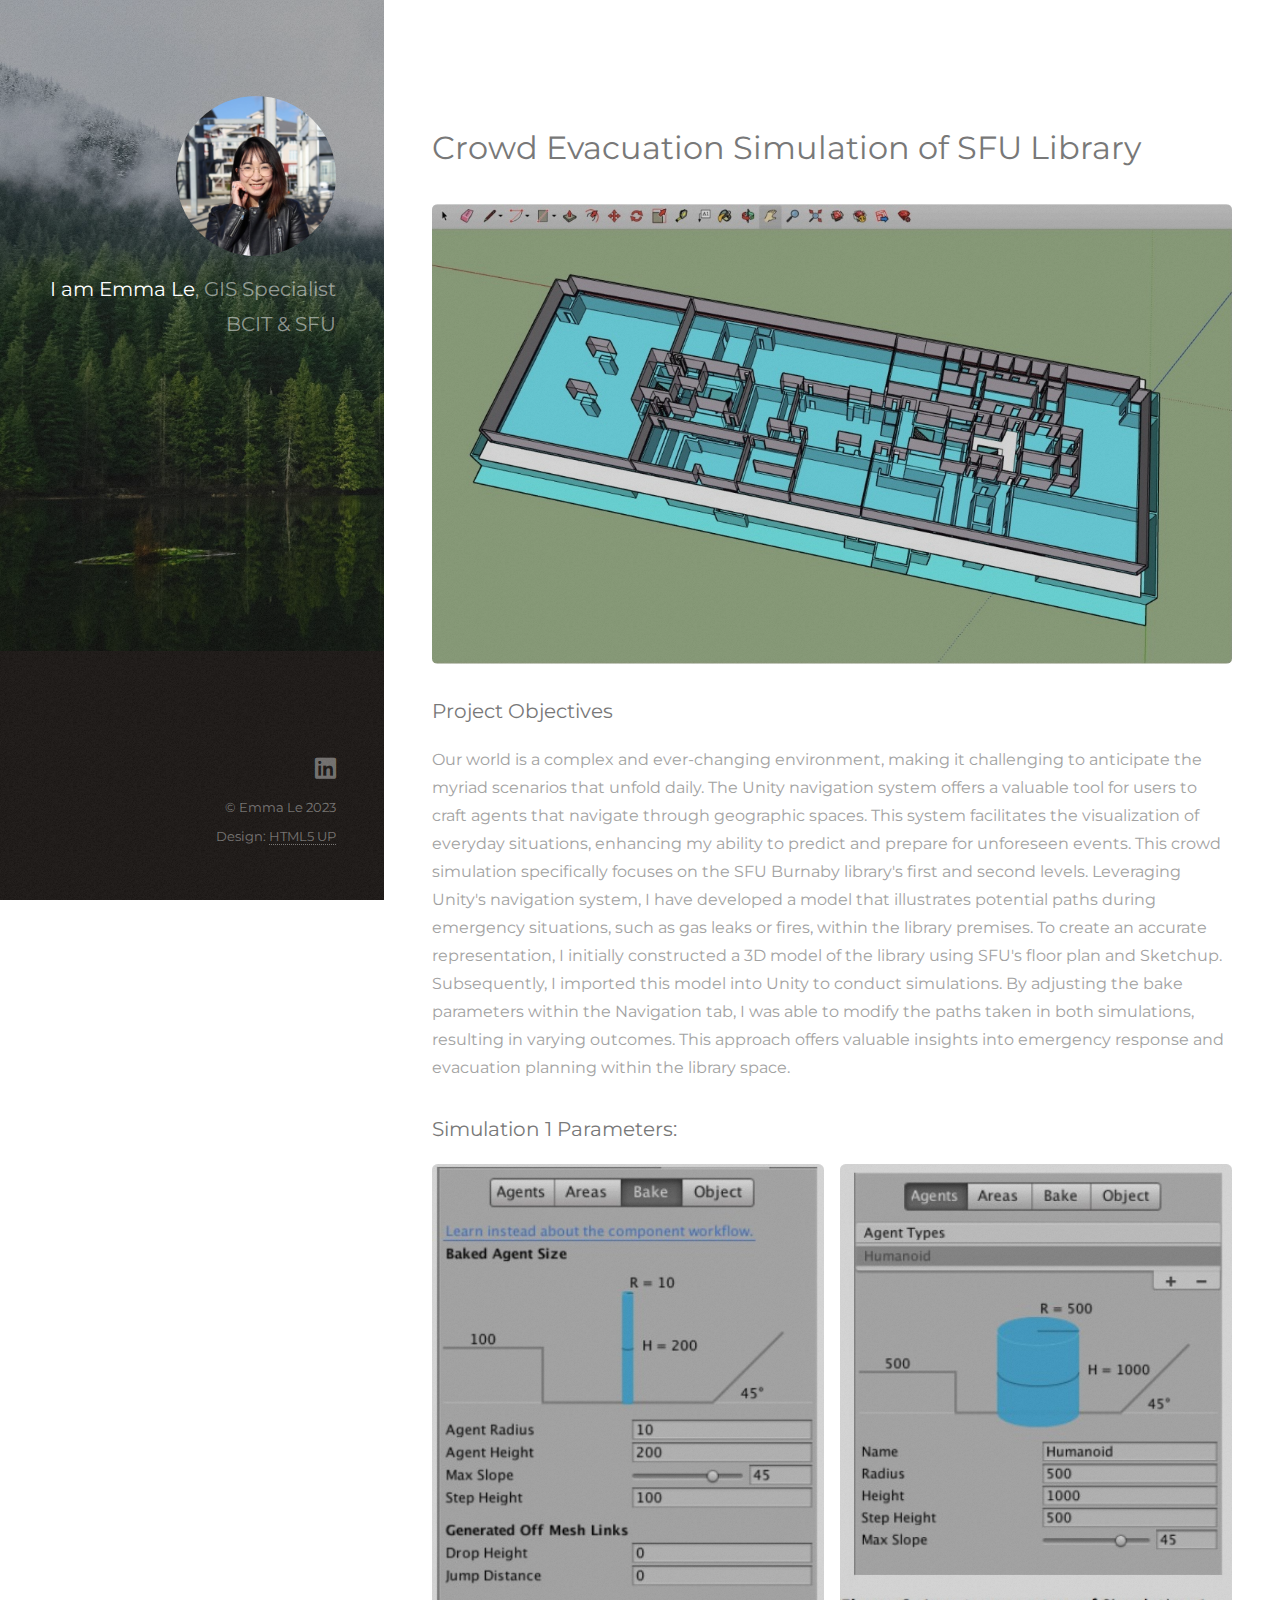
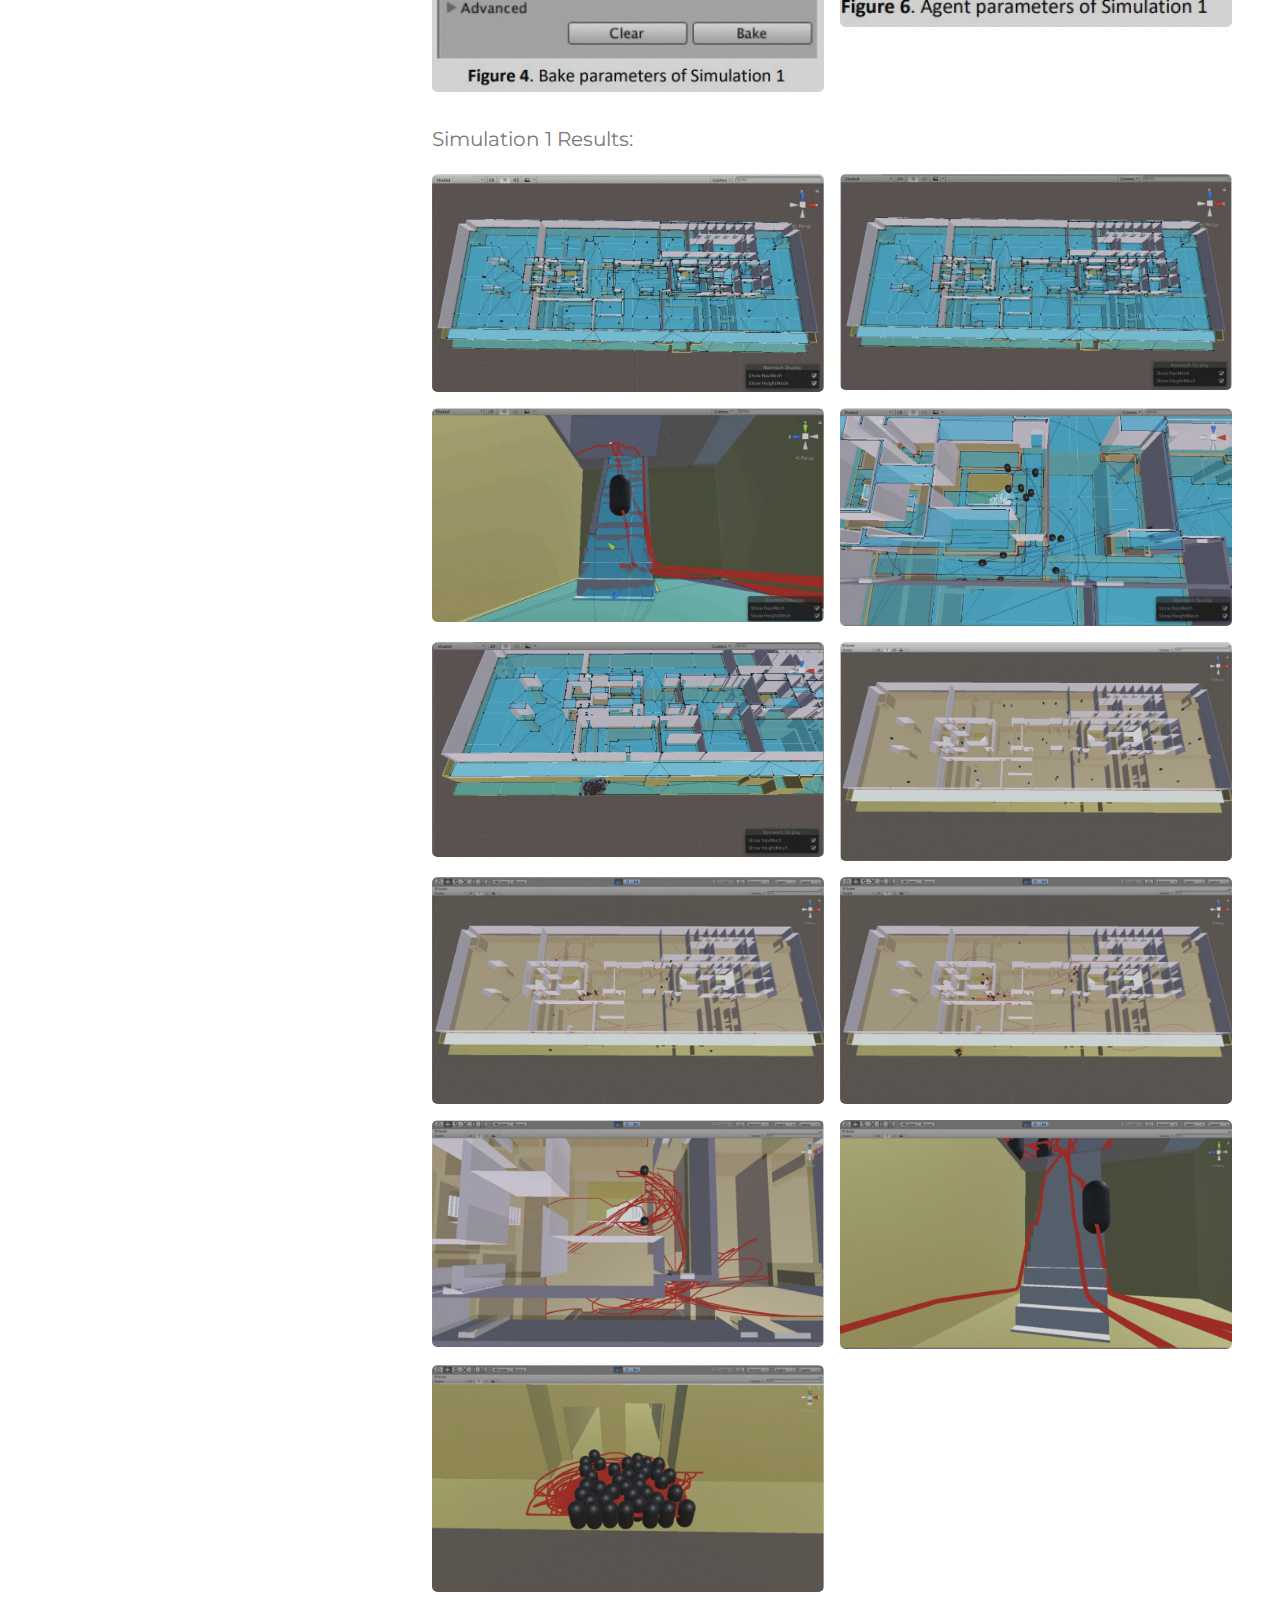
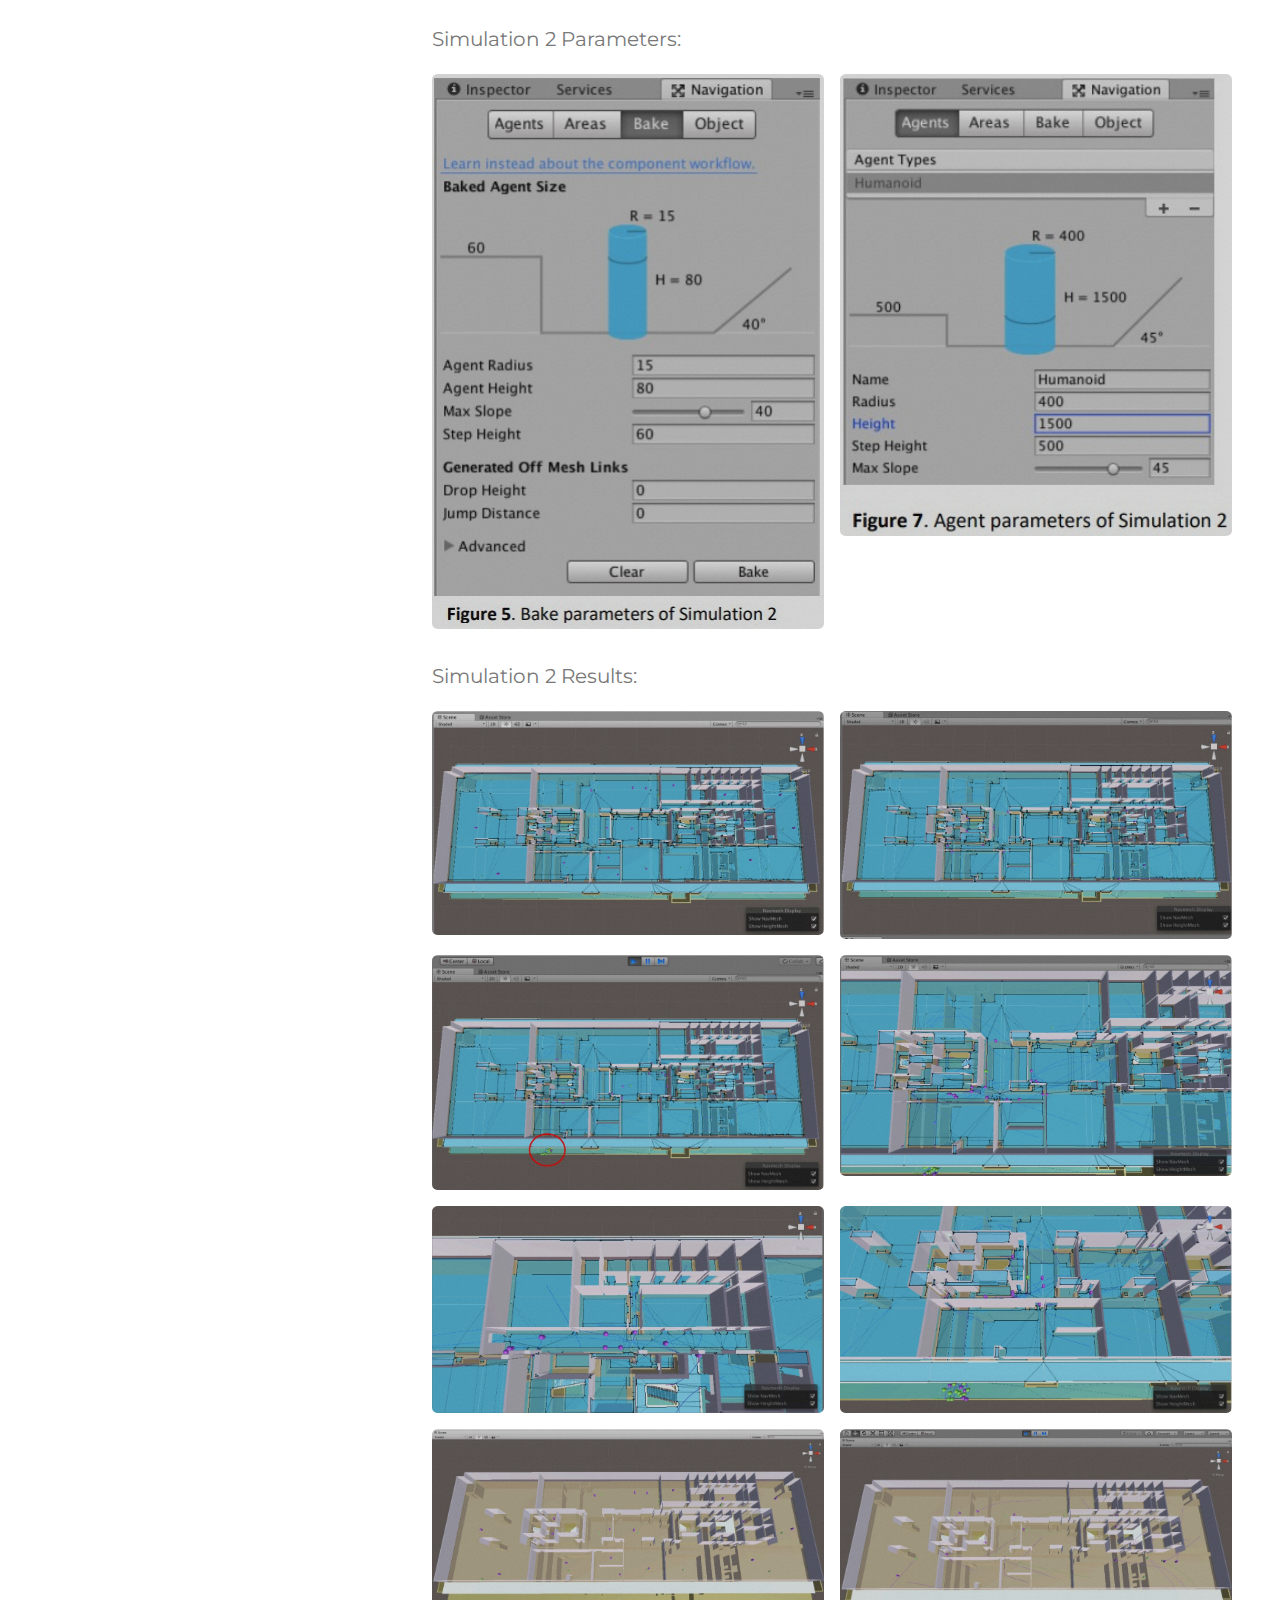
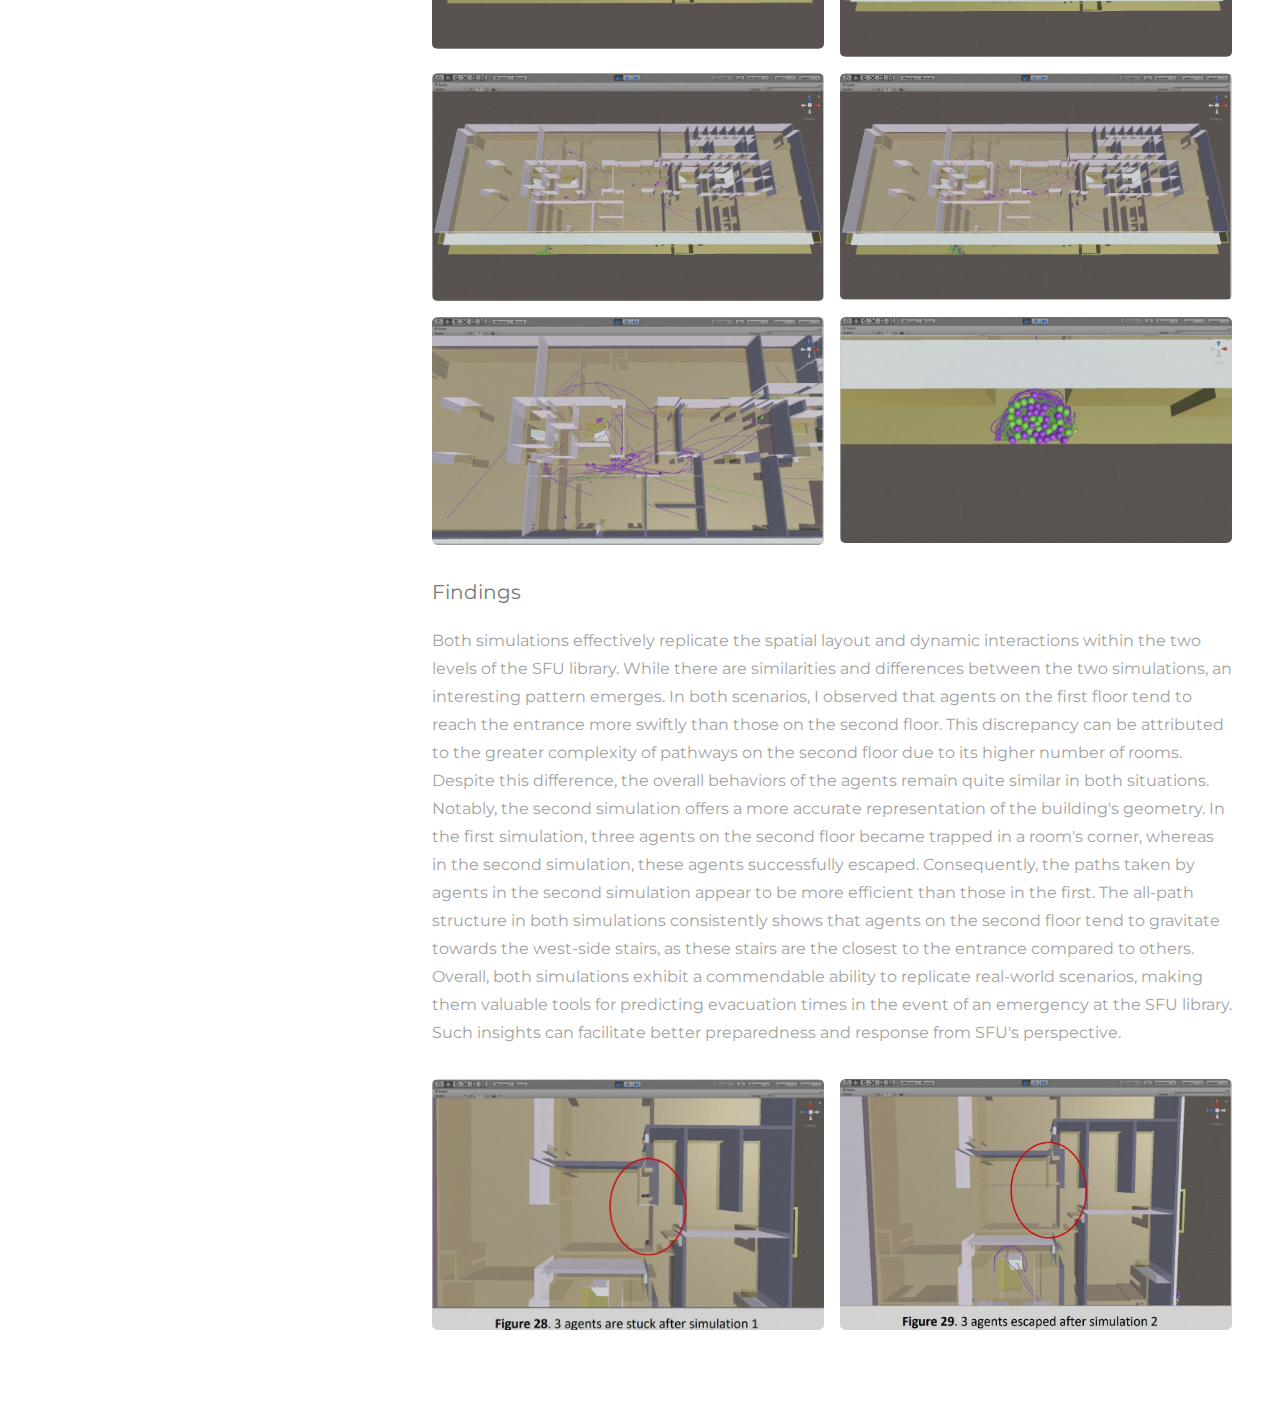
==== project-crowd-simulation.html @ c517c47a "project crowd simulation page added and assets" ====
~
<!DOCTYPE html>
<html lang="en">

<head>
    <title>Emma's GIS Portfolio</title>
    <link rel="icon" type="image/x-icon" href="images/favicon.png">
    <meta charset="utf-8" />
    <meta name="viewport" content="width=device-width, initial-scale=1, user-scalable=no" />
    <link rel="stylesheet" href="assets/css/main.css" />
    <link rel="preconnect" href="https://fonts.googleapis.com">
    <link rel="preconnect" href="https://fonts.gstatic.com" crossorigin>
    <link
        href="https://fonts.googleapis.com/css2?family=Montserrat:ital,wght@0,100;0,200;0,300;0,400;0,500;0,600;0,700;0,800;0,900;1,100;1,200;1,300;1,400;1,500;1,600;1,700;1,800;1,900&display=swap"
        rel="stylesheet">
</head>

<body class="is-preload">
    <!-- Header -->
    <header id="header">
        <div class="inner">
            <a href="https://www.linkedin.com/in/emma-trang-le/" class="image avatar"><img src="images/avatar.jpg"
                    alt="Emma Le Profile Image" /></a>
            <h1><strong>I am Emma Le</strong>, GIS Specialist<br />
                BCIT & SFU<br />
        </div>
    </header>
    <div id="main">

        <header class="major">
            <h1>Crowd Evacuation Simulation of SFU Library</h1>
        </header>
        <div class="col-12"><span class="image fit"><img src="images/fulls/crowdSimulation.jpg" alt="" /></span></div>

        <h3>Project Objectives</h3>
        <p>Our world is a complex and ever-changing environment, making it challenging to anticipate the myriad
            scenarios that unfold daily. The Unity navigation system offers a valuable tool for users to craft agents
            that navigate through geographic spaces. This system facilitates the visualization of everyday situations,
            enhancing my ability to predict and prepare for unforeseen events.

            This crowd simulation specifically focuses on the SFU Burnaby library's first and second levels. Leveraging
            Unity's navigation system, I have developed a model that illustrates potential paths during emergency
            situations, such as gas leaks or fires, within the library premises. To create an accurate representation, I
            initially constructed a 3D model of the library using SFU's floor plan and Sketchup. Subsequently, I
            imported this model into Unity to conduct simulations. By adjusting the bake parameters within the
            Navigation tab, I was able to modify the paths taken in both simulations, resulting in varying outcomes.
            This approach offers valuable insights into emergency response and evacuation planning within the library
            space.
        </p>
        <h3>Simulation 1 Parameters:</h3>
        <div class="box alt">
            <div class="row gtr-50 gtr-uniform">
                <div class="col-6"><span class="image fit"><img src="images/fulls/sim1Params1.jpg" alt="" /></span>
                </div>
                <div class="col-6"><span class="image fit"><img src="images/fulls/sim1Params2.jpg" alt="" /></span>
                </div>
            </div>
        </div>
        <h3>Simulation 1 Results:</h3>
        <div class="box alt">
            <div class="row gtr-50 gtr-uniform">
                <div class="col-6"><span class="image fit"><img src="images/fulls/crowdResults1.jpg" alt="" /></span>
                </div>
                <div class="col-6"><span class="image fit"><img src="images/fulls/crowdResults2.jpg" alt="" /></span>
                </div>
                <div class="col-6"><span class="image fit"><img src="images/fulls/crowdResults3.jpg" alt="" /></span>
                </div>
                <div class="col-6"><span class="image fit"><img src="images/fulls/crowdResults4.jpg" alt="" /></span>
                </div>
                <div class="col-6"><span class="image fit"><img src="images/fulls/crowdResults5.jpg" alt="" /></span>
                </div>
                <div class="col-6"><span class="image fit"><img src="images/fulls/crowdResults6.jpg" alt="" /></span>
                </div>
                <div class="col-6"><span class="image fit"><img src="images/fulls/crowdResults7.jpg" alt="" /></span>
                </div>
                <div class="col-6"><span class="image fit"><img src="images/fulls/crowdResults8.jpg" alt="" /></span>
                </div>
                <div class="col-6"><span class="image fit"><img src="images/fulls/crowdResults9.jpg" alt="" /></span>
                </div>
                <div class="col-6"><span class="image fit"><img src="images/fulls/crowdResults10.jpg" alt="" /></span>
                </div>
                <div class="col-6"><span class="image fit"><img src="images/fulls/crowdResults11.jpg" alt="" /></span>
                </div>
            </div>
        </div>
        <h3>Simulation 2 Parameters:</h3>
        <div class="box alt">
            <div class="row gtr-50 gtr-uniform">
                <div class="col-6"><span class="image fit"><img src="images/fulls/sim2Params1.jpg" alt="" /></span>
                </div>
                <div class="col-6"><span class="image fit"><img src="images/fulls/sim2Params2.jpg" alt="" /></span>
                </div>
            </div>
        </div>
        <h3>Simulation 2 Results:</h3>
        <div class="box alt">
            <div class="row gtr-50 gtr-uniform">
                <div class="col-6"><span class="image fit"><img src="images/fulls/crowdResults12.jpg" alt="" /></span>
                </div>
                <div class="col-6"><span class="image fit"><img src="images/fulls/crowdResults13.jpg" alt="" /></span>
                </div>
                <div class="col-6"><span class="image fit"><img src="images/fulls/crowdResults14.jpg" alt="" /></span>
                </div>
                <div class="col-6"><span class="image fit"><img src="images/fulls/crowdResults15.jpg" alt="" /></span>
                </div>
                <div class="col-6"><span class="image fit"><img src="images/fulls/crowdResults16.jpg" alt="" /></span>
                </div>
                <div class="col-6"><span class="image fit"><img src="images/fulls/crowdResults17.jpg" alt="" /></span>
                </div>
                <div class="col-6"><span class="image fit"><img src="images/fulls/crowdResults18.jpg" alt="" /></span>
                </div>
                <div class="col-6"><span class="image fit"><img src="images/fulls/crowdResults19.jpg" alt="" /></span>
                </div>
                <div class="col-6"><span class="image fit"><img src="images/fulls/crowdResults20.jpg" alt="" /></span>
                </div>
                <div class="col-6"><span class="image fit"><img src="images/fulls/crowdResults21.jpg" alt="" /></span>
                </div>
                <div class="col-6"><span class="image fit"><img src="images/fulls/crowdResults22.jpg" alt="" /></span>
                </div>
                <div class="col-6"><span class="image fit"><img src="images/fulls/crowdResults23.jpg" alt="" /></span>
                </div>
            </div>
        </div>
        <h3>Findings</h3>
        <p>
            Both simulations effectively replicate the spatial layout and dynamic interactions within the two levels of
            the SFU library. While there are similarities and differences between the two simulations, an interesting
            pattern emerges. In both scenarios, I observed that agents on the first floor tend to reach the entrance
            more swiftly than those on the second floor. This discrepancy can be attributed to the greater complexity of
            pathways on the second floor due to its higher number of rooms. Despite this difference, the overall
            behaviors of the agents remain quite similar in both situations. Notably, the second simulation offers a
            more accurate representation of the building's geometry. In the first simulation, three agents on the second
            floor became trapped in a room's corner, whereas in the second simulation, these agents successfully
            escaped. Consequently, the paths taken by agents in the second simulation appear to be more efficient than
            those in the first. The all-path structure in both simulations consistently shows that agents on the second
            floor tend to gravitate towards the west-side stairs, as these stairs are the closest to the entrance
            compared to others. Overall, both simulations exhibit a commendable ability to replicate real-world
            scenarios, making them valuable tools for predicting evacuation times in the event of an emergency at the
            SFU library. Such insights can facilitate better preparedness and response from SFU's perspective.
        </p>
        <div class="box alt">
            <div class="row gtr-50 gtr-uniform">
                <div class="col-6"><span class="image fit"><img src="images/fulls/crowdResults24.jpg" alt="" /></span>
                </div>
                <div class="col-6"><span class="image fit"><img src="images/fulls/crowdResults25.jpg" alt="" /></span>
                </div>
            </div>
        </div>
        </section>
    </div>
    <section id="one">




        <!-- Footer -->
        <footer id="footer">
            <div class="inner">
                <ul class="icons">
                    <li><a href="https://www.linkedin.com/in/emma-trang-le/" class="icon brands fa-linkedin"><span
                                class="label">LinkedIn</span></a></li>
                </ul>
                <ul class="copyright">
                    <li>&copy; Emma Le 2023</li>
                    <li>Design: <a href="http://html5up.net">HTML5 UP</a></li>
                </ul>
            </div>
        </footer>

        <!-- Scripts -->
        <script src="assets/js/jquery.min.js"></script>
        <script src="assets/js/jquery.poptrox.min.js"></script>
        <script src="assets/js/browser.min.js"></script>
        <script src="assets/js/breakpoints.min.js"></script>
        <script src="assets/js/util.js"></script>
        <script src="assets/js/main.js"></script>
</body>

</html>
---- assets/css/main.css ----
@import url("fontawesome-all.min.css");
@import url("https://fonts.googleapis.com/css?family=Source+Sans+Pro:400,400italic");
@import url("https://fonts.googleapis.com/css2?family=Montserrat:ital,wght@0,100;0,200;0,300;0,400;0,500;0,600;0,700;0,800;0,900;1,100;1,200;1,300;1,400;1,500;1,600;1,700;1,800;1,900&display=swap");
/*
	Strata by HTML5 UP
	html5up.net | @ajlkn
	Free for personal and commercial use under the CCA 3.0 license (html5up.net/license)
*/
html, body, div, span, applet, object,
iframe, h1, h2, h3, h4, h5, h6, p, blockquote,
pre, a, abbr, acronym, address, big, cite,
code, del, dfn, em, img, ins, kbd, q, s, samp,
small, strike, strong, sub, sup, tt, var, b,
u, i, center, dl, dt, dd, ol, ul, li, fieldset,
form, label, legend, table, caption, tbody,
tfoot, thead, tr, th, td, article, aside,
canvas, details, embed, figure, figcaption,
footer, header, hgroup, menu, nav, output, ruby,
section, summary, time, mark, audio, video {
  margin: 0;
  padding: 0;
  border: 0;
  font-size: 100%;
  font: inherit;
  vertical-align: baseline;
}

article, aside, details, figcaption, figure,
footer, header, hgroup, menu, nav, section {
  display: block;
}

body {
  line-height: 1;
}

ol, ul {
  list-style: none;
}

blockquote, q {
  quotes: none;
}
blockquote:before, blockquote:after, q:before, q:after {
  content: "";
  content: none;
}

table {
  border-collapse: collapse;
  border-spacing: 0;
}

body {
  -webkit-text-size-adjust: none;
}

mark {
  background-color: transparent;
  color: inherit;
}

input::-moz-focus-inner {
  border: 0;
  padding: 0;
}

input, select, textarea {
  -moz-appearance: none;
  -webkit-appearance: none;
  appearance: none;
}

/* Basic */
html {
  box-sizing: border-box;
}

*, *:before, *:after {
  box-sizing: inherit;
}

body {
  background: #fff;
}
body.is-preload *, body.is-preload *:before, body.is-preload *:after {
  animation: none !important;
  transition: none !important;
}

body, input, select, textarea {
  color: #a2a2a2;
  font-family: "Montserrat", sans-serif;
  font-size: 16pt;
  font-weight: 400;
  line-height: 1.75em;
}

a {
  transition: color 0.2s ease-in-out, border-color 0.2s ease-in-out;
  border-bottom: dotted 1px;
  color: #cdb4db;
  text-decoration: none;
}
a:hover {
  border-bottom-color: transparent;
  color: #cdb4db !important;
  text-decoration: none;
}

strong, b {
  color: #787878;
  font-weight: 400;
}

em, i {
  font-style: italic;
}

p {
  margin: 0 0 2em 0;
}

h1, h2, h3, h4, h5, h6 {
  color: #787878;
  font-weight: 400;
  line-height: 1em;
  margin: 0 0 1em 0;
}
h1 a, h2 a, h3 a, h4 a, h5 a, h6 a {
  color: inherit;
  text-decoration: none;
}

h1 {
  font-size: 2em;
  line-height: 1.5em;
}

h2 {
  font-size: 1.5em;
  line-height: 1.5em;
}

h3 {
  font-size: 1.25em;
  line-height: 1.5em;
}

h4 {
  font-size: 1.1em;
  line-height: 1.5em;
}

h5 {
  font-size: 0.9em;
  line-height: 1.5em;
}

h6 {
  font-size: 0.7em;
  line-height: 1.5em;
}

sub {
  font-size: 0.8em;
  position: relative;
  top: 0.5em;
}

sup {
  font-size: 0.8em;
  position: relative;
  top: -0.5em;
}

hr {
  border: 0;
  border-bottom: solid 2px #efefef;
  margin: 2em 0;
}
hr.major {
  margin: 3em 0;
}

blockquote {
  border-left: solid 6px #efefef;
  font-style: italic;
  margin: 0 0 2em 0;
  padding: 0.5em 0 0.5em 1.5em;
}

code {
  background: #f7f7f7;
  border-radius: 0.35em;
  border: solid 2px #efefef;
  font-family: "Montserrat", sans-serif;
  font-size: 0.9em;
  margin: 0 0.25em;
  padding: 0.25em 0.65em;
}

pre {
  -webkit-overflow-scrolling: touch;
  font-family: "Montserrat", sans-serif;
  font-size: 0.9em;
  margin: 0 0 2em 0;
}
pre code {
  display: block;
  line-height: 1.75em;
  padding: 1em 1.5em;
  overflow-x: auto;
}

.align-left {
  text-align: left;
}

.align-center {
  text-align: center;
}

.align-right {
  text-align: right;
}

/* Container */
.container {
  margin: 0 auto;
  max-width: calc(100% - 4em);
  width: 100%;
}
.container.xsmall {
  width: 25%;
}
.container.small {
  width: 50%;
}
.container.medium {
  width: 75%;
}
.container.large {
  width: 125%;
}
.container.xlarge {
  width: 150%;
}
.container.max {
  width: 100%;
}
@media screen and (max-width: 980px) {
  .container {
    width: 100% !important;
    max-width: 100% !important;
  }
}
@media screen and (max-width: 480px) {
  .container {
    max-width: calc(100% - 3em);
  }
}

/* Row */
.row {
  display: flex;
  flex-wrap: wrap;
  box-sizing: border-box;
  align-items: stretch;
}
.row > * {
  box-sizing: border-box;
}
.row.gtr-uniform > * > :last-child {
  margin-bottom: 0;
}
.row.aln-left {
  justify-content: flex-start;
}
.row.aln-center {
  justify-content: center;
}
.row.aln-right {
  justify-content: flex-end;
}
.row.aln-top {
  align-items: flex-start;
}
.row.aln-middle {
  align-items: center;
}
.row.aln-bottom {
  align-items: flex-end;
}
.row > .imp {
  order: -1;
}
.row > .col-1 {
  width: 8.3333333333%;
}
.row > .off-1 {
  margin-left: 8.3333333333%;
}
.row > .col-2 {
  width: 16.6666666667%;
}
.row > .off-2 {
  margin-left: 16.6666666667%;
}
.row > .col-3 {
  width: 25%;
}
.row > .off-3 {
  margin-left: 25%;
}
.row > .col-4 {
  width: 33.3333333333%;
}
.row > .off-4 {
  margin-left: 33.3333333333%;
}
.row > .col-5 {
  width: 41.6666666667%;
}
.row > .off-5 {
  margin-left: 41.6666666667%;
}
.row > .col-6 {
  width: 50%;
}
.row > .off-6 {
  margin-left: 50%;
}
.row > .col-7 {
  width: 58.3333333333%;
}
.row > .off-7 {
  margin-left: 58.3333333333%;
}
.row > .col-8 {
  width: 66.6666666667%;
}
.row > .off-8 {
  margin-left: 66.6666666667%;
}
.row > .col-9 {
  width: 75%;
}
.row > .off-9 {
  margin-left: 75%;
}
.row > .col-10 {
  width: 83.3333333333%;
}
.row > .off-10 {
  margin-left: 83.3333333333%;
}
.row > .col-11 {
  width: 91.6666666667%;
}
.row > .off-11 {
  margin-left: 91.6666666667%;
}
.row > .col-12 {
  width: 100%;
}
.row > .off-12 {
  margin-left: 100%;
}
.row.gtr-0 {
  margin-top: 0;
  margin-left: 0em;
}
.row.gtr-0 > * {
  padding: 0 0 0 0em;
}
.row.gtr-0.gtr-uniform {
  margin-top: 0em;
}
.row.gtr-0.gtr-uniform > * {
  padding-top: 0em;
}
.row.gtr-25 {
  margin-top: 0;
  margin-left: -0.625em;
}
.row.gtr-25 > * {
  padding: 0 0 0 0.625em;
}
.row.gtr-25.gtr-uniform {
  margin-top: -0.625em;
}
.row.gtr-25.gtr-uniform > * {
  padding-top: 0.625em;
}
.row.gtr-50 {
  margin-top: 0;
  margin-left: -1.25em;
}
.row.gtr-50 > * {
  padding: 0 0 0 1.25em;
}
.row.gtr-50.gtr-uniform {
  margin-top: -1.25em;
}
.row.gtr-50.gtr-uniform > * {
  padding-top: 1.25em;
}
.row {
  margin-top: 0;
  margin-left: -2.5em;
}
.row > * {
  padding: 0 0 0 2.5em;
}
.row.gtr-uniform {
  margin-top: -2.5em;
}
.row.gtr-uniform > * {
  padding-top: 2.5em;
}
.row.gtr-150 {
  margin-top: 0;
  margin-left: -3.75em;
}
.row.gtr-150 > * {
  padding: 0 0 0 3.75em;
}
.row.gtr-150.gtr-uniform {
  margin-top: -3.75em;
}
.row.gtr-150.gtr-uniform > * {
  padding-top: 3.75em;
}
.row.gtr-200 {
  margin-top: 0;
  margin-left: -5em;
}
.row.gtr-200 > * {
  padding: 0 0 0 5em;
}
.row.gtr-200.gtr-uniform {
  margin-top: -5em;
}
.row.gtr-200.gtr-uniform > * {
  padding-top: 5em;
}
@media screen and (max-width: 1800px) {
  .row {
    display: flex;
    flex-wrap: wrap;
    box-sizing: border-box;
    align-items: stretch;
  }
  .row > * {
    box-sizing: border-box;
  }
  .row.gtr-uniform > * > :last-child {
    margin-bottom: 0;
  }
  .row.aln-left {
    justify-content: flex-start;
  }
  .row.aln-center {
    justify-content: center;
  }
  .row.aln-right {
    justify-content: flex-end;
  }
  .row.aln-top {
    align-items: flex-start;
  }
  .row.aln-middle {
    align-items: center;
  }
  .row.aln-bottom {
    align-items: flex-end;
  }
  .row > .imp-xlarge {
    order: -1;
  }
  .row > .col-1-xlarge {
    width: 8.3333333333%;
  }
  .row > .off-1-xlarge {
    margin-left: 8.3333333333%;
  }
  .row > .col-2-xlarge {
    width: 16.6666666667%;
  }
  .row > .off-2-xlarge {
    margin-left: 16.6666666667%;
  }
  .row > .col-3-xlarge {
    width: 25%;
  }
  .row > .off-3-xlarge {
    margin-left: 25%;
  }
  .row > .col-4-xlarge {
    width: 33.3333333333%;
  }
  .row > .off-4-xlarge {
    margin-left: 33.3333333333%;
  }
  .row > .col-5-xlarge {
    width: 41.6666666667%;
  }
  .row > .off-5-xlarge {
    margin-left: 41.6666666667%;
  }
  .row > .col-6-xlarge {
    width: 50%;
  }
  .row > .off-6-xlarge {
    margin-left: 50%;
  }
  .row > .col-7-xlarge {
    width: 58.3333333333%;
  }
  .row > .off-7-xlarge {
    margin-left: 58.3333333333%;
  }
  .row > .col-8-xlarge {
    width: 66.6666666667%;
  }
  .row > .off-8-xlarge {
    margin-left: 66.6666666667%;
  }
  .row > .col-9-xlarge {
    width: 75%;
  }
  .row > .off-9-xlarge {
    margin-left: 75%;
  }
  .row > .col-10-xlarge {
    width: 83.3333333333%;
  }
  .row > .off-10-xlarge {
    margin-left: 83.3333333333%;
  }
  .row > .col-11-xlarge {
    width: 91.6666666667%;
  }
  .row > .off-11-xlarge {
    margin-left: 91.6666666667%;
  }
  .row > .col-12-xlarge {
    width: 100%;
  }
  .row > .off-12-xlarge {
    margin-left: 100%;
  }
  .row.gtr-0 {
    margin-top: 0;
    margin-left: 0em;
  }
  .row.gtr-0 > * {
    padding: 0 0 0 0em;
  }
  .row.gtr-0.gtr-uniform {
    margin-top: 0em;
  }
  .row.gtr-0.gtr-uniform > * {
    padding-top: 0em;
  }
  .row.gtr-25 {
    margin-top: 0;
    margin-left: -0.625em;
  }
  .row.gtr-25 > * {
    padding: 0 0 0 0.625em;
  }
  .row.gtr-25.gtr-uniform {
    margin-top: -0.625em;
  }
  .row.gtr-25.gtr-uniform > * {
    padding-top: 0.625em;
  }
  .row.gtr-50 {
    margin-top: 0;
    margin-left: -1.25em;
  }
  .row.gtr-50 > * {
    padding: 0 0 0 1.25em;
  }
  .row.gtr-50.gtr-uniform {
    margin-top: -1.25em;
  }
  .row.gtr-50.gtr-uniform > * {
    padding-top: 1.25em;
  }
  .row {
    margin-top: 0;
    margin-left: -2.5em;
  }
  .row > * {
    padding: 0 0 0 2.5em;
  }
  .row.gtr-uniform {
    margin-top: -2.5em;
  }
  .row.gtr-uniform > * {
    padding-top: 2.5em;
  }
  .row.gtr-150 {
    margin-top: 0;
    margin-left: -3.75em;
  }
  .row.gtr-150 > * {
    padding: 0 0 0 3.75em;
  }
  .row.gtr-150.gtr-uniform {
    margin-top: -3.75em;
  }
  .row.gtr-150.gtr-uniform > * {
    padding-top: 3.75em;
  }
  .row.gtr-200 {
    margin-top: 0;
    margin-left: -5em;
  }
  .row.gtr-200 > * {
    padding: 0 0 0 5em;
  }
  .row.gtr-200.gtr-uniform {
    margin-top: -5em;
  }
  .row.gtr-200.gtr-uniform > * {
    padding-top: 5em;
  }
}
@media screen and (max-width: 1280px) {
  .row {
    display: flex;
    flex-wrap: wrap;
    box-sizing: border-box;
    align-items: stretch;
  }
  .row > * {
    box-sizing: border-box;
  }
  .row.gtr-uniform > * > :last-child {
    margin-bottom: 0;
  }
  .row.aln-left {
    justify-content: flex-start;
  }
  .row.aln-center {
    justify-content: center;
  }
  .row.aln-right {
    justify-content: flex-end;
  }
  .row.aln-top {
    align-items: flex-start;
  }
  .row.aln-middle {
    align-items: center;
  }
  .row.aln-bottom {
    align-items: flex-end;
  }
  .row > .imp-large {
    order: -1;
  }
  .row > .col-1-large {
    width: 8.3333333333%;
  }
  .row > .off-1-large {
    margin-left: 8.3333333333%;
  }
  .row > .col-2-large {
    width: 16.6666666667%;
  }
  .row > .off-2-large {
    margin-left: 16.6666666667%;
  }
  .row > .col-3-large {
    width: 25%;
  }
  .row > .off-3-large {
    margin-left: 25%;
  }
  .row > .col-4-large {
    width: 33.3333333333%;
  }
  .row > .off-4-large {
    margin-left: 33.3333333333%;
  }
  .row > .col-5-large {
    width: 41.6666666667%;
  }
  .row > .off-5-large {
    margin-left: 41.6666666667%;
  }
  .row > .col-6-large {
    width: 50%;
  }
  .row > .off-6-large {
    margin-left: 50%;
  }
  .row > .col-7-large {
    width: 58.3333333333%;
  }
  .row > .off-7-large {
    margin-left: 58.3333333333%;
  }
  .row > .col-8-large {
    width: 66.6666666667%;
  }
  .row > .off-8-large {
    margin-left: 66.6666666667%;
  }
  .row > .col-9-large {
    width: 75%;
  }
  .row > .off-9-large {
    margin-left: 75%;
  }
  .row > .col-10-large {
    width: 83.3333333333%;
  }
  .row > .off-10-large {
    margin-left: 83.3333333333%;
  }
  .row > .col-11-large {
    width: 91.6666666667%;
  }
  .row > .off-11-large {
    margin-left: 91.6666666667%;
  }
  .row > .col-12-large {
    width: 100%;
  }
  .row > .off-12-large {
    margin-left: 100%;
  }
  .row.gtr-0 {
    margin-top: 0;
    margin-left: 0em;
  }
  .row.gtr-0 > * {
    padding: 0 0 0 0em;
  }
  .row.gtr-0.gtr-uniform {
    margin-top: 0em;
  }
  .row.gtr-0.gtr-uniform > * {
    padding-top: 0em;
  }
  .row.gtr-25 {
    margin-top: 0;
    margin-left: -0.5em;
  }
  .row.gtr-25 > * {
    padding: 0 0 0 0.5em;
  }
  .row.gtr-25.gtr-uniform {
    margin-top: -0.5em;
  }
  .row.gtr-25.gtr-uniform > * {
    padding-top: 0.5em;
  }
  .row.gtr-50 {
    margin-top: 0;
    margin-left: -1em;
  }
  .row.gtr-50 > * {
    padding: 0 0 0 1em;
  }
  .row.gtr-50.gtr-uniform {
    margin-top: -1em;
  }
  .row.gtr-50.gtr-uniform > * {
    padding-top: 1em;
  }
  .row {
    margin-top: 0;
    margin-left: -2em;
  }
  .row > * {
    padding: 0 0 0 2em;
  }
  .row.gtr-uniform {
    margin-top: -2em;
  }
  .row.gtr-uniform > * {
    padding-top: 2em;
  }
  .row.gtr-150 {
    margin-top: 0;
    margin-left: -3em;
  }
  .row.gtr-150 > * {
    padding: 0 0 0 3em;
  }
  .row.gtr-150.gtr-uniform {
    margin-top: -3em;
  }
  .row.gtr-150.gtr-uniform > * {
    padding-top: 3em;
  }
  .row.gtr-200 {
    margin-top: 0;
    margin-left: -4em;
  }
  .row.gtr-200 > * {
    padding: 0 0 0 4em;
  }
  .row.gtr-200.gtr-uniform {
    margin-top: -4em;
  }
  .row.gtr-200.gtr-uniform > * {
    padding-top: 4em;
  }
}
@media screen and (max-width: 980px) {
  .row {
    display: flex;
    flex-wrap: wrap;
    box-sizing: border-box;
    align-items: stretch;
  }
  .row > * {
    box-sizing: border-box;
  }
  .row.gtr-uniform > * > :last-child {
    margin-bottom: 0;
  }
  .row.aln-left {
    justify-content: flex-start;
  }
  .row.aln-center {
    justify-content: center;
  }
  .row.aln-right {
    justify-content: flex-end;
  }
  .row.aln-top {
    align-items: flex-start;
  }
  .row.aln-middle {
    align-items: center;
  }
  .row.aln-bottom {
    align-items: flex-end;
  }
  .row > .imp-medium {
    order: -1;
  }
  .row > .col-1-medium {
    width: 8.3333333333%;
  }
  .row > .off-1-medium {
    margin-left: 8.3333333333%;
  }
  .row > .col-2-medium {
    width: 16.6666666667%;
  }
  .row > .off-2-medium {
    margin-left: 16.6666666667%;
  }
  .row > .col-3-medium {
    width: 25%;
  }
  .row > .off-3-medium {
    margin-left: 25%;
  }
  .row > .col-4-medium {
    width: 33.3333333333%;
  }
  .row > .off-4-medium {
    margin-left: 33.3333333333%;
  }
  .row > .col-5-medium {
    width: 41.6666666667%;
  }
  .row > .off-5-medium {
    margin-left: 41.6666666667%;
  }
  .row > .col-6-medium {
    width: 50%;
  }
  .row > .off-6-medium {
    margin-left: 50%;
  }
  .row > .col-7-medium {
    width: 58.3333333333%;
  }
  .row > .off-7-medium {
    margin-left: 58.3333333333%;
  }
  .row > .col-8-medium {
    width: 66.6666666667%;
  }
  .row > .off-8-medium {
    margin-left: 66.6666666667%;
  }
  .row > .col-9-medium {
    width: 75%;
  }
  .row > .off-9-medium {
    margin-left: 75%;
  }
  .row > .col-10-medium {
    width: 83.3333333333%;
  }
  .row > .off-10-medium {
    margin-left: 83.3333333333%;
  }
  .row > .col-11-medium {
    width: 91.6666666667%;
  }
  .row > .off-11-medium {
    margin-left: 91.6666666667%;
  }
  .row > .col-12-medium {
    width: 100%;
  }
  .row > .off-12-medium {
    margin-left: 100%;
  }
  .row.gtr-0 {
    margin-top: 0;
    margin-left: 0em;
  }
  .row.gtr-0 > * {
    padding: 0 0 0 0em;
  }
  .row.gtr-0.gtr-uniform {
    margin-top: 0em;
  }
  .row.gtr-0.gtr-uniform > * {
    padding-top: 0em;
  }
  .row.gtr-25 {
    margin-top: 0;
    margin-left: -0.5em;
  }
  .row.gtr-25 > * {
    padding: 0 0 0 0.5em;
  }
  .row.gtr-25.gtr-uniform {
    margin-top: -0.5em;
  }
  .row.gtr-25.gtr-uniform > * {
    padding-top: 0.5em;
  }
  .row.gtr-50 {
    margin-top: 0;
    margin-left: -1em;
  }
  .row.gtr-50 > * {
    padding: 0 0 0 1em;
  }
  .row.gtr-50.gtr-uniform {
    margin-top: -1em;
  }
  .row.gtr-50.gtr-uniform > * {
    padding-top: 1em;
  }
  .row {
    margin-top: 0;
    margin-left: -2em;
  }
  .row > * {
    padding: 0 0 0 2em;
  }
  .row.gtr-uniform {
    margin-top: -2em;
  }
  .row.gtr-uniform > * {
    padding-top: 2em;
  }
  .row.gtr-150 {
    margin-top: 0;
    margin-left: -3em;
  }
  .row.gtr-150 > * {
    padding: 0 0 0 3em;
  }
  .row.gtr-150.gtr-uniform {
    margin-top: -3em;
  }
  .row.gtr-150.gtr-uniform > * {
    padding-top: 3em;
  }
  .row.gtr-200 {
    margin-top: 0;
    margin-left: -4em;
  }
  .row.gtr-200 > * {
    padding: 0 0 0 4em;
  }
  .row.gtr-200.gtr-uniform {
    margin-top: -4em;
  }
  .row.gtr-200.gtr-uniform > * {
    padding-top: 4em;
  }
}
@media screen and (max-width: 736px) {
  .row {
    display: flex;
    flex-wrap: wrap;
    box-sizing: border-box;
    align-items: stretch;
  }
  .row > * {
    box-sizing: border-box;
  }
  .row.gtr-uniform > * > :last-child {
    margin-bottom: 0;
  }
  .row.aln-left {
    justify-content: flex-start;
  }
  .row.aln-center {
    justify-content: center;
  }
  .row.aln-right {
    justify-content: flex-end;
  }
  .row.aln-top {
    align-items: flex-start;
  }
  .row.aln-middle {
    align-items: center;
  }
  .row.aln-bottom {
    align-items: flex-end;
  }
  .row > .imp-small {
    order: -1;
  }
  .row > .col-1-small {
    width: 8.3333333333%;
  }
  .row > .off-1-small {
    margin-left: 8.3333333333%;
  }
  .row > .col-2-small {
    width: 16.6666666667%;
  }
  .row > .off-2-small {
    margin-left: 16.6666666667%;
  }
  .row > .col-3-small {
    width: 25%;
  }
  .row > .off-3-small {
    margin-left: 25%;
  }
  .row > .col-4-small {
    width: 33.3333333333%;
  }
  .row > .off-4-small {
    margin-left: 33.3333333333%;
  }
  .row > .col-5-small {
    width: 41.6666666667%;
  }
  .row > .off-5-small {
    margin-left: 41.6666666667%;
  }
  .row > .col-6-small {
    width: 50%;
  }
  .row > .off-6-small {
    margin-left: 50%;
  }
  .row > .col-7-small {
    width: 58.3333333333%;
  }
  .row > .off-7-small {
    margin-left: 58.3333333333%;
  }
  .row > .col-8-small {
    width: 66.6666666667%;
  }
  .row > .off-8-small {
    margin-left: 66.6666666667%;
  }
  .row > .col-9-small {
    width: 75%;
  }
  .row > .off-9-small {
    margin-left: 75%;
  }
  .row > .col-10-small {
    width: 83.3333333333%;
  }
  .row > .off-10-small {
    margin-left: 83.3333333333%;
  }
  .row > .col-11-small {
    width: 91.6666666667%;
  }
  .row > .off-11-small {
    margin-left: 91.6666666667%;
  }
  .row > .col-12-small {
    width: 100%;
  }
  .row > .off-12-small {
    margin-left: 100%;
  }
  .row.gtr-0 {
    margin-top: 0;
    margin-left: 0em;
  }
  .row.gtr-0 > * {
    padding: 0 0 0 0em;
  }
  .row.gtr-0.gtr-uniform {
    margin-top: 0em;
  }
  .row.gtr-0.gtr-uniform > * {
    padding-top: 0em;
  }
  .row.gtr-25 {
    margin-top: 0;
    margin-left: -0.375em;
  }
  .row.gtr-25 > * {
    padding: 0 0 0 0.375em;
  }
  .row.gtr-25.gtr-uniform {
    margin-top: -0.375em;
  }
  .row.gtr-25.gtr-uniform > * {
    padding-top: 0.375em;
  }
  .row.gtr-50 {
    margin-top: 0;
    margin-left: -0.75em;
  }
  .row.gtr-50 > * {
    padding: 0 0 0 0.75em;
  }
  .row.gtr-50.gtr-uniform {
    margin-top: -0.75em;
  }
  .row.gtr-50.gtr-uniform > * {
    padding-top: 0.75em;
  }
  .row {
    margin-top: 0;
    margin-left: -1.5em;
  }
  .row > * {
    padding: 0 0 0 1.5em;
  }
  .row.gtr-uniform {
    margin-top: -1.5em;
  }
  .row.gtr-uniform > * {
    padding-top: 1.5em;
  }
  .row.gtr-150 {
    margin-top: 0;
    margin-left: -2.25em;
  }
  .row.gtr-150 > * {
    padding: 0 0 0 2.25em;
  }
  .row.gtr-150.gtr-uniform {
    margin-top: -2.25em;
  }
  .row.gtr-150.gtr-uniform > * {
    padding-top: 2.25em;
  }
  .row.gtr-200 {
    margin-top: 0;
    margin-left: -3em;
  }
  .row.gtr-200 > * {
    padding: 0 0 0 3em;
  }
  .row.gtr-200.gtr-uniform {
    margin-top: -3em;
  }
  .row.gtr-200.gtr-uniform > * {
    padding-top: 3em;
  }
}
@media screen and (max-width: 480px) {
  .row {
    display: flex;
    flex-wrap: wrap;
    box-sizing: border-box;
    align-items: stretch;
  }
  .row > * {
    box-sizing: border-box;
  }
  .row.gtr-uniform > * > :last-child {
    margin-bottom: 0;
  }
  .row.aln-left {
    justify-content: flex-start;
  }
  .row.aln-center {
    justify-content: center;
  }
  .row.aln-right {
    justify-content: flex-end;
  }
  .row.aln-top {
    align-items: flex-start;
  }
  .row.aln-middle {
    align-items: center;
  }
  .row.aln-bottom {
    align-items: flex-end;
  }
  .row > .imp-xsmall {
    order: -1;
  }
  .row > .col-1-xsmall {
    width: 8.3333333333%;
  }
  .row > .off-1-xsmall {
    margin-left: 8.3333333333%;
  }
  .row > .col-2-xsmall {
    width: 16.6666666667%;
  }
  .row > .off-2-xsmall {
    margin-left: 16.6666666667%;
  }
  .row > .col-3-xsmall {
    width: 25%;
  }
  .row > .off-3-xsmall {
    margin-left: 25%;
  }
  .row > .col-4-xsmall {
    width: 33.3333333333%;
  }
  .row > .off-4-xsmall {
    margin-left: 33.3333333333%;
  }
  .row > .col-5-xsmall {
    width: 41.6666666667%;
  }
  .row > .off-5-xsmall {
    margin-left: 41.6666666667%;
  }
  .row > .col-6-xsmall {
    width: 50%;
  }
  .row > .off-6-xsmall {
    margin-left: 50%;
  }
  .row > .col-7-xsmall {
    width: 58.3333333333%;
  }
  .row > .off-7-xsmall {
    margin-left: 58.3333333333%;
  }
  .row > .col-8-xsmall {
    width: 66.6666666667%;
  }
  .row > .off-8-xsmall {
    margin-left: 66.6666666667%;
  }
  .row > .col-9-xsmall {
    width: 75%;
  }
  .row > .off-9-xsmall {
    margin-left: 75%;
  }
  .row > .col-10-xsmall {
    width: 83.3333333333%;
  }
  .row > .off-10-xsmall {
    margin-left: 83.3333333333%;
  }
  .row > .col-11-xsmall {
    width: 91.6666666667%;
  }
  .row > .off-11-xsmall {
    margin-left: 91.6666666667%;
  }
  .row > .col-12-xsmall {
    width: 100%;
  }
  .row > .off-12-xsmall {
    margin-left: 100%;
  }
  .row.gtr-0 {
    margin-top: 0;
    margin-left: 0em;
  }
  .row.gtr-0 > * {
    padding: 0 0 0 0em;
  }
  .row.gtr-0.gtr-uniform {
    margin-top: 0em;
  }
  .row.gtr-0.gtr-uniform > * {
    padding-top: 0em;
  }
  .row.gtr-25 {
    margin-top: 0;
    margin-left: -0.375em;
  }
  .row.gtr-25 > * {
    padding: 0 0 0 0.375em;
  }
  .row.gtr-25.gtr-uniform {
    margin-top: -0.375em;
  }
  .row.gtr-25.gtr-uniform > * {
    padding-top: 0.375em;
  }
  .row.gtr-50 {
    margin-top: 0;
    margin-left: -0.75em;
  }
  .row.gtr-50 > * {
    padding: 0 0 0 0.75em;
  }
  .row.gtr-50.gtr-uniform {
    margin-top: -0.75em;
  }
  .row.gtr-50.gtr-uniform > * {
    padding-top: 0.75em;
  }
  .row {
    margin-top: 0;
    margin-left: -1.5em;
  }
  .row > * {
    padding: 0 0 0 1.5em;
  }
  .row.gtr-uniform {
    margin-top: -1.5em;
  }
  .row.gtr-uniform > * {
    padding-top: 1.5em;
  }
  .row.gtr-150 {
    margin-top: 0;
    margin-left: -2.25em;
  }
  .row.gtr-150 > * {
    padding: 0 0 0 2.25em;
  }
  .row.gtr-150.gtr-uniform {
    margin-top: -2.25em;
  }
  .row.gtr-150.gtr-uniform > * {
    padding-top: 2.25em;
  }
  .row.gtr-200 {
    margin-top: 0;
    margin-left: -3em;
  }
  .row.gtr-200 > * {
    padding: 0 0 0 3em;
  }
  .row.gtr-200.gtr-uniform {
    margin-top: -3em;
  }
  .row.gtr-200.gtr-uniform > * {
    padding-top: 3em;
  }
}

/* Section/Article */
section.special, article.special {
  text-align: center;
}

header p {
  color: #b2b2b2;
  position: relative;
  margin: 0 0 1.5em 0;
}
header h2 + p {
  font-size: 1.25em;
  margin-top: -1em;
  line-height: 1.5em;
}
header h3 + p {
  font-size: 1.1em;
  margin-top: -0.8em;
  line-height: 1.5em;
}
header h4 + p,
header h5 + p,
header h6 + p {
  font-size: 0.9em;
  margin-top: -0.6em;
  line-height: 1.5em;
}
header.major h2 {
  font-size: 2em;
}

/* Form */
form {
  margin: 0 0 2em 0;
}

label {
  color: #787878;
  display: block;
  font-size: 0.9em;
  font-weight: 400;
  margin: 0 0 1em 0;
}

input[type=text],
input[type=password],
input[type=email],
select,
textarea {
  -moz-appearance: none;
  -webkit-appearance: none;
  appearance: none;
  background: #f7f7f7;
  border-radius: 0.35em;
  border: solid 2px transparent;
  color: inherit;
  display: block;
  outline: 0;
  padding: 0 0.75em;
  text-decoration: none;
  width: 100%;
}
input[type=text]:invalid,
input[type=password]:invalid,
input[type=email]:invalid,
select:invalid,
textarea:invalid {
  box-shadow: none;
}
input[type=text]:focus,
input[type=password]:focus,
input[type=email]:focus,
select:focus,
textarea:focus {
  border-color: #cdb4db;
}

select {
  background-image: url("data:image/svg+xml;charset=utf8,%3Csvg xmlns='http://www.w3.org/2000/svg' width='40' height='40' preserveAspectRatio='none' viewBox='0 0 40 40'%3E%3Cpath d='M9.4,12.3l10.4,10.4l10.4-10.4c0.2-0.2,0.5-0.4,0.9-0.4c0.3,0,0.6,0.1,0.9,0.4l3.3,3.3c0.2,0.2,0.4,0.5,0.4,0.9 c0,0.4-0.1,0.6-0.4,0.9L20.7,31.9c-0.2,0.2-0.5,0.4-0.9,0.4c-0.3,0-0.6-0.1-0.9-0.4L4.3,17.3c-0.2-0.2-0.4-0.5-0.4-0.9 c0-0.4,0.1-0.6,0.4-0.9l3.3-3.3c0.2-0.2,0.5-0.4,0.9-0.4S9.1,12.1,9.4,12.3z' fill='%23dfdfdf' /%3E%3C/svg%3E");
  background-size: 1.25rem;
  background-repeat: no-repeat;
  background-position: calc(100% - 1rem) center;
  height: 2.75em;
  padding-right: 2.75em;
  text-overflow: ellipsis;
}
select option {
  color: #787878;
  background: #fff;
}
select:focus::-ms-value {
  background-color: transparent;
}
select::-ms-expand {
  display: none;
}

input[type=text],
input[type=password],
input[type=email],
select {
  height: 2.75em;
}

textarea {
  padding: 0.75em;
}

input[type=checkbox],
input[type=radio] {
  -moz-appearance: none;
  -webkit-appearance: none;
  appearance: none;
  display: block;
  float: left;
  margin-right: -2em;
  opacity: 0;
  width: 1em;
  z-index: -1;
}
input[type=checkbox] + label,
input[type=radio] + label {
  text-decoration: none;
  color: #a2a2a2;
  cursor: pointer;
  display: inline-block;
  font-size: 1em;
  font-weight: 400;
  padding-left: 2.4em;
  padding-right: 0.75em;
  position: relative;
}
input[type=checkbox] + label:before,
input[type=radio] + label:before {
  -moz-osx-font-smoothing: grayscale;
  -webkit-font-smoothing: antialiased;
  display: inline-block;
  font-style: normal;
  font-variant: normal;
  text-rendering: auto;
  line-height: 1;
  text-transform: none !important;
  font-family: "Font Awesome 5 Free";
  font-weight: 900;
}
input[type=checkbox] + label:before,
input[type=radio] + label:before {
  background: #f7f7f7;
  border-radius: 0.35em;
  border: solid 2px transparent;
  content: "";
  display: inline-block;
  font-size: 0.8em;
  height: 2.0625em;
  left: 0;
  line-height: 1.85625em;
  position: absolute;
  text-align: center;
  top: 0;
  width: 2.0625em;
}
input[type=checkbox]:checked + label:before,
input[type=radio]:checked + label:before {
  background: #787878;
  border-color: #787878;
  color: #fff;
  content: "\f00c";
}
input[type=checkbox]:focus + label:before,
input[type=radio]:focus + label:before {
  border-color: #cdb4db;
}

input[type=checkbox] + label:before {
  border-radius: 0.35em;
}

input[type=radio] + label:before {
  border-radius: 100%;
}

::-webkit-input-placeholder {
  color: #b2b2b2 !important;
  opacity: 1;
}

:-moz-placeholder {
  color: #b2b2b2 !important;
  opacity: 1;
}

::-moz-placeholder {
  color: #b2b2b2 !important;
  opacity: 1;
}

:-ms-input-placeholder {
  color: #b2b2b2 !important;
  opacity: 1;
}

/* Box */
.box {
  border-radius: 0.35em;
  border: solid 2px #efefef;
  margin-bottom: 2em;
  padding: 1.5em;
}
.box > :last-child,
.box > :last-child > :last-child,
.box > :last-child > :last-child > :last-child {
  margin-bottom: 0;
}
.box.alt {
  border: 0;
  border-radius: 0;
  padding: 0;
}

/* Icon */
.icon {
  text-decoration: none;
  border-bottom: none;
  position: relative;
}
.icon:before {
  -moz-osx-font-smoothing: grayscale;
  -webkit-font-smoothing: antialiased;
  display: inline-block;
  font-style: normal;
  font-variant: normal;
  text-rendering: auto;
  line-height: 1;
  text-transform: none !important;
  font-family: "Font Awesome 5 Free";
  font-weight: 400;
}
.icon > .label {
  display: none;
}
.icon:before {
  line-height: inherit;
}
.icon.solid:before {
  font-weight: 900;
}
.icon.brands:before {
  font-family: "Font Awesome 5 Brands";
}

/* Image */
.image {
  border-radius: 0.35em;
  border: 0;
  display: inline-block;
  position: relative;
}
.image:before {
  transition: opacity 0.2s ease-in-out;
  background: url("images/overlay.png");
  border-radius: 0.35em;
  content: "";
  display: block;
  height: 100%;
  left: 0;
  opacity: 0.5;
  position: absolute;
  top: 0;
  width: 100%;
}
.image.thumb {
  text-align: center;
}
.image.thumb:after {
  transition: opacity 0.2s ease-in-out;
  border-radius: 0.35em;
  border: solid 3px rgba(255, 255, 255, 0.5);
  color: #fff;
  content: "View";
  display: inline-block;
  font-size: 0.8em;
  font-weight: 400;
  left: 50%;
  line-height: 2.25em;
  margin: -1.25em 0 0 -3em;
  opacity: 0;
  padding: 0 1.5em;
  position: absolute;
  text-align: center;
  text-decoration: none;
  top: 50%;
  white-space: nowrap;
}
.image.thumb:hover:after {
  opacity: 1;
}
.image.thumb:hover:before {
  background: url("images/overlay.png"), url("images/overlay.png");
  opacity: 1;
}
.image img {
  border-radius: 0.35em;
  display: block;
}
.image.left {
  float: left;
  margin: 0 1.5em 1em 0;
  top: 0.25em;
}
.image.right {
  float: right;
  margin: 0 0 1em 1.5em;
  top: 0.25em;
}
.image.left, .image.right {
  max-width: 40%;
}
.image.left img, .image.right img {
  width: 100%;
}
.image.fit {
  display: block;
  margin: 0 0 2em 0;
  width: 100%;
}
.image.fit img {
  width: 100%;
}
.image.avatar {
  border-radius: 100%;
}
.image.avatar:before {
  display: none;
}
.image.avatar img {
  border-radius: 100%;
  width: 100%;
}

/* List */
ol {
  list-style: decimal;
  margin: 0 0 2em 0;
  padding-left: 1.25em;
}
ol li {
  padding-left: 0.25em;
}

ul {
  list-style: disc;
  margin: 0 0 2em 0;
  padding-left: 1em;
}
ul li {
  padding-left: 0.5em;
}
ul.alt {
  list-style: none;
  padding-left: 0;
}
ul.alt li {
  border-top: solid 2px #efefef;
  padding: 0.5em 0;
}
ul.alt li:first-child {
  border-top: 0;
  padding-top: 0;
}

dl {
  margin: 0 0 2em 0;
}

/* Icons */
ul.icons {
  cursor: default;
  list-style: none;
  padding-left: 0;
}
ul.icons li {
  display: inline-block;
  padding: 0 1em 0 0;
}
ul.icons li:last-child {
  padding-right: 0;
}
ul.icons li .icon:before {
  font-size: 1.5em;
}

/* Labeled Icons */
ul.labeled-icons {
  list-style: none;
  padding: 0;
}
ul.labeled-icons li {
  line-height: 1.75em;
  margin: 1.5em 0 0 0;
  padding-left: 2.25em;
  position: relative;
}
ul.labeled-icons li:first-child {
  margin-top: 0;
}
ul.labeled-icons li a {
  color: inherit;
}
ul.labeled-icons li h3 {
  color: #b2b2b2;
  left: 0;
  position: absolute;
  text-align: center;
  top: 0;
  width: 1em;
}

/* Actions */
ul.actions {
  display: -moz-flex;
  display: -ms-flex;
  display: flex;
  cursor: default;
  list-style: none;
  margin-left: -1em;
  padding-left: 0;
}
ul.actions li {
  padding: 0 0 0 1em;
  vertical-align: middle;
}
ul.actions.special {
  -moz-justify-content: center;
  -ms-justify-content: center;
  justify-content: center;
  width: 100%;
  margin-left: 0;
}
ul.actions.special li:first-child {
  padding-left: 0;
}
ul.actions.stacked {
  -moz-flex-direction: column;
  flex-direction: column;
  margin-left: 0;
}
ul.actions.stacked li {
  padding: 1.3em 0 0 0;
}
ul.actions.stacked li:first-child {
  padding-top: 0;
}
ul.actions.fit {
  width: calc(100% + 1em);
}
ul.actions.fit li {
  -moz-flex-grow: 1;
  -ms-flex-grow: 1;
  flex-grow: 1;
  -ms-flex-shrink: 1;
  flex-shrink: 1;
  width: 100%;
}
ul.actions.fit li > * {
  width: 100%;
}
ul.actions.fit.stacked {
  width: 100%;
}
@media screen and (max-width: 480px) {
  ul.actions:not(.fixed) {
    -moz-flex-direction: column;
    flex-direction: column;
    margin-left: 0;
    width: 100% !important;
  }
  ul.actions:not(.fixed) li {
    -moz-flex-grow: 1;
    -ms-flex-grow: 1;
    flex-grow: 1;
    -ms-flex-shrink: 1;
    flex-shrink: 1;
    padding: 1em 0 0 0;
    text-align: center;
    width: 100%;
  }
  ul.actions:not(.fixed) li > * {
    width: 100%;
  }
  ul.actions:not(.fixed) li:first-child {
    padding-top: 0;
  }
  ul.actions:not(.fixed) li input[type=submit],
  ul.actions:not(.fixed) li input[type=reset],
  ul.actions:not(.fixed) li input[type=button],
  ul.actions:not(.fixed) li button,
  ul.actions:not(.fixed) li .button {
    width: 100%;
  }
  ul.actions:not(.fixed) li input[type=submit].icon:before,
  ul.actions:not(.fixed) li input[type=reset].icon:before,
  ul.actions:not(.fixed) li input[type=button].icon:before,
  ul.actions:not(.fixed) li button.icon:before,
  ul.actions:not(.fixed) li .button.icon:before {
    margin-left: -0.5em;
  }
}

/* Table */
.table-wrapper {
  -webkit-overflow-scrolling: touch;
  overflow-x: auto;
}

table {
  margin: 0 0 2em 0;
  width: 100%;
}
table tbody tr {
  border: solid 1px #efefef;
  border-left: 0;
  border-right: 0;
}
table tbody tr:nth-child(2n+1) {
  background-color: #f7f7f7;
}
table td {
  padding: 0.75em 0.75em;
}
table th {
  color: #787878;
  font-size: 0.9em;
  font-weight: 400;
  padding: 0 0.75em 0.75em 0.75em;
  text-align: left;
}
table thead {
  border-bottom: solid 2px #efefef;
}
table tfoot {
  border-top: solid 2px #efefef;
}
table.alt {
  border-collapse: separate;
}
table.alt tbody tr td {
  border: solid 2px #efefef;
  border-left-width: 0;
  border-top-width: 0;
}
table.alt tbody tr td:first-child {
  border-left-width: 2px;
}
table.alt tbody tr:first-child td {
  border-top-width: 2px;
}
table.alt thead {
  border-bottom: 0;
}
table.alt tfoot {
  border-top: 0;
}

/* Button */
input[type=submit],
input[type=reset],
input[type=button],
.button {
  -moz-appearance: none;
  -webkit-appearance: none;
  appearance: none;
  transition: background-color 0.2s ease-in-out, color 0.2s ease-in-out, border-color 0.2s ease-in-out;
  background-color: transparent;
  border-radius: 0.35em;
  border: solid 3px #efefef;
  color: #787878 !important;
  cursor: pointer;
  display: inline-block;
  font-weight: 400;
  height: 3.15em;
  height: calc(2.75em + 6px);
  line-height: 2.75em;
  min-width: 10em;
  padding: 0 1.5em;
  text-align: center;
  text-decoration: none;
  white-space: nowrap;
}
input[type=submit]:hover,
input[type=reset]:hover,
input[type=button]:hover,
.button:hover {
  border-color: #cdb4db;
  color: #cdb4db !important;
}
input[type=submit]:active,
input[type=reset]:active,
input[type=button]:active,
.button:active {
  background-color: rgba(205, 180, 219, 0.1);
  border-color: #cdb4db;
  color: #cdb4db !important;
}
input[type=submit].icon,
input[type=reset].icon,
input[type=button].icon,
.button.icon {
  padding-left: 1.35em;
}
input[type=submit].icon:before,
input[type=reset].icon:before,
input[type=button].icon:before,
.button.icon:before {
  margin-right: 0.5em;
}
input[type=submit].fit,
input[type=reset].fit,
input[type=button].fit,
.button.fit {
  min-width: 0;
  width: 100%;
}
input[type=submit].small,
input[type=reset].small,
input[type=button].small,
.button.small {
  font-size: 0.8em;
}
input[type=submit].large,
input[type=reset].large,
input[type=button].large,
.button.large {
  font-size: 1.35em;
}
input[type=submit].primary,
input[type=reset].primary,
input[type=button].primary,
.button.primary {
  background-color: #cdb4db;
  border-color: #cdb4db;
  color: #ffffff !important;
}
input[type=submit].primary:hover,
input[type=reset].primary:hover,
input[type=button].primary:hover,
.button.primary:hover {
  background-color: #d8c5e3;
  border-color: #d8c5e3;
}
input[type=submit].primary:active,
input[type=reset].primary:active,
input[type=button].primary:active,
.button.primary:active {
  background-color: #c2a3d3;
  border-color: #c2a3d3;
}
input[type=submit].disabled, input[type=submit]:disabled,
input[type=reset].disabled,
input[type=reset]:disabled,
input[type=button].disabled,
input[type=button]:disabled,
.button.disabled,
.button:disabled {
  background-color: #e7e7e7 !important;
  border-color: #e7e7e7 !important;
  color: #b2b2b2 !important;
  cursor: default;
}

/* Work Item */
.work-item {
  margin: 0 0 2em 0;
}
.work-item .image {
  margin: 0 0 1.5em 0;
}
.work-item h3 {
  font-size: 1em;
  margin: 0 0 0.5em 0;
}
.work-item p {
  font-size: 0.8em;
  line-height: 1.5em;
  margin: 0;
}

/* Header */
#header {
  display: -moz-flex;
  display: -ms-flex;
  display: flex;
  -moz-flex-direction: column;
  flex-direction: column;
  -moz-align-items: -moz-flex-end;
  -ms-align-items: -ms-flex-end;
  align-items: flex-end;
  -moz-justify-content: space-between;
  -ms-justify-content: space-between;
  justify-content: space-between;
  background-color: #1f1815;
  background-attachment: scroll, scroll;
  background-image: url("images/overlay.png"), url("../../images/bg.jpg");
  background-position: top left, top left;
  background-repeat: repeat, no-repeat;
  background-size: auto, 250%;
  color: rgba(255, 255, 255, 0.5);
  height: 100%;
  left: 0;
  padding: 8em 4em;
  position: fixed;
  text-align: right;
  top: 0;
  width: 35%;
}
#header > * {
  -ms-flex-shrink: 0;
  flex-shrink: 0;
  width: 100%;
}
#header > .inner {
  -moz-flex-grow: 1;
  -ms-flex-grow: 1;
  flex-grow: 1;
  margin: 0 0 2em 0;
}
#header strong, #header b {
  color: #ffffff;
}
#header h2, #header h3, #header h4, #header h5, #header h6 {
  color: #ffffff;
}
#header h1 {
  color: rgba(255, 255, 255, 0.5);
  font-size: 1.35em;
  line-height: 1.75em;
  margin: 0;
}
#header .image.avatar {
  margin: 0 0 1em 0;
  width: 10em;
}

/* Footer */
#footer .icons {
  margin: 1em 0 0 0;
}
#footer .icons a {
  color: rgba(255, 255, 255, 0.4);
}
#footer .copyright {
  color: rgba(255, 255, 255, 0.4);
  font-size: 0.8em;
  list-style: none;
  margin: 1em 0 0 0;
  padding: 0;
}
#footer .copyright li {
  border-left: solid 1px rgba(255, 255, 255, 0.25);
  display: inline-block;
  line-height: 1em;
  margin-left: 0.75em;
  padding-left: 0.75em;
}
#footer .copyright li:first-child {
  border-left: 0;
  margin-left: 0;
  padding-left: 0;
}
#footer .copyright li a {
  color: inherit;
}

/* Main */
#main {
  margin-left: 35%;
  max-width: 54em;
  padding: 8em 4em 4em 4em;
  width: calc(100% - 35%);
}
#main > section {
  border-top: solid 2px #efefef;
  margin: 4em 0 0 0;
  padding: 4em 0 0 0;
}
#main > section:first-child {
  border-top: 0;
  margin-top: 0;
  padding-top: 0;
}

/* Poptrox */
@keyframes spin {
  0% {
    transform: rotate(0deg);
  }
  100% {
    transform: rotate(360deg);
  }
}
.poptrox-popup {
  -ms-box-sizing: content-box;
  box-sizing: content-box;
  -webkit-tap-highlight-color: rgba(255, 255, 255, 0);
  background: #fff;
  border-radius: 0.35em;
  box-shadow: 0 0.1em 0.15em 0 rgba(0, 0, 0, 0.15);
  overflow: hidden;
  padding-bottom: 3em;
}
.poptrox-popup .loader {
  text-decoration: none;
  animation: spin 1s linear infinite;
  font-size: 1.5em;
  height: 1em;
  left: 50%;
  line-height: 1em;
  margin: -0.5em 0 0 -0.5em;
  position: absolute;
  top: 50%;
  width: 1em;
}
.poptrox-popup .loader:before {
  -moz-osx-font-smoothing: grayscale;
  -webkit-font-smoothing: antialiased;
  display: inline-block;
  font-style: normal;
  font-variant: normal;
  text-rendering: auto;
  line-height: 1;
  text-transform: none !important;
  font-family: "Font Awesome 5 Free";
  font-weight: 900;
}
.poptrox-popup .loader:before {
  content: "\f1ce";
}
.poptrox-popup .caption {
  background: #fff;
  bottom: 0;
  cursor: default;
  font-size: 0.9em;
  height: 3em;
  left: 0;
  line-height: 2.8em;
  position: absolute;
  text-align: center;
  width: 100%;
  z-index: 1;
}
.poptrox-popup .nav-next,
.poptrox-popup .nav-previous {
  text-decoration: none;
  transition: opacity 0.2s ease-in-out;
  -webkit-tap-highlight-color: rgba(255, 255, 255, 0);
  background: rgba(0, 0, 0, 0.01);
  cursor: pointer;
  height: 100%;
  opacity: 0;
  position: absolute;
  top: 0;
  width: 50%;
}
.poptrox-popup .nav-next:before,
.poptrox-popup .nav-previous:before {
  -moz-osx-font-smoothing: grayscale;
  -webkit-font-smoothing: antialiased;
  display: inline-block;
  font-style: normal;
  font-variant: normal;
  text-rendering: auto;
  line-height: 1;
  text-transform: none !important;
  font-family: "Font Awesome 5 Free";
  font-weight: 900;
}
.poptrox-popup .nav-next:before,
.poptrox-popup .nav-previous:before {
  color: #fff;
  font-size: 2.5em;
  height: 1em;
  line-height: 1em;
  margin-top: -0.75em;
  position: absolute;
  text-align: center;
  top: 50%;
  width: 1.5em;
}
.poptrox-popup .nav-next {
  right: 0;
}
.poptrox-popup .nav-next:before {
  content: "\f105";
  right: 0;
}
.poptrox-popup .nav-previous {
  left: 0;
}
.poptrox-popup .nav-previous:before {
  content: "\f104";
  left: 0;
}
.poptrox-popup .closer {
  text-decoration: none;
  transition: opacity 0.2s ease-in-out;
  -webkit-tap-highlight-color: rgba(255, 255, 255, 0);
  color: #fff;
  height: 4em;
  line-height: 4em;
  opacity: 0;
  position: absolute;
  right: 0;
  text-align: center;
  top: 0;
  width: 4em;
  z-index: 2;
}
.poptrox-popup .closer:before {
  -moz-osx-font-smoothing: grayscale;
  -webkit-font-smoothing: antialiased;
  display: inline-block;
  font-style: normal;
  font-variant: normal;
  text-rendering: auto;
  line-height: 1;
  text-transform: none !important;
  font-family: "Font Awesome 5 Free";
  font-weight: 900;
}
.poptrox-popup .closer:before {
  -ms-box-sizing: content-box;
  box-sizing: content-box;
  border-radius: 100%;
  border: solid 3px rgba(255, 255, 255, 0.5);
  content: "\f00d";
  display: block;
  font-size: 1em;
  height: 1.75em;
  left: 50%;
  line-height: 1.75em;
  margin: -0.875em 0 0 -0.875em;
  position: absolute;
  top: 50%;
  width: 1.75em;
}
.poptrox-popup:hover .nav-next,
.poptrox-popup:hover .nav-previous {
  opacity: 0.5;
}
.poptrox-popup:hover .nav-next:hover,
.poptrox-popup:hover .nav-previous:hover {
  opacity: 1;
}
.poptrox-popup:hover .closer {
  opacity: 0.5;
}
.poptrox-popup:hover .closer:hover {
  opacity: 1;
}

/* Touch */
body.is-touch .image.thumb:before {
  opacity: 0.5 !important;
}
body.is-touch .image.thumb:after {
  display: none !important;
}
body.is-touch #header {
  background-attachment: scroll;
  background-size: auto, cover;
}
body.is-touch .poptrox-popup .nav-next,
body.is-touch .poptrox-popup .nav-previous,
body.is-touch .poptrox-popup .closer {
  opacity: 1 !important;
}

/* XLarge */
@media screen and (max-width: 1800px) {
  /* Basic */
  body, input, select, textarea {
    font-size: 12pt;
  }
}
/* Large */
@media screen and (max-width: 1280px) {
  /* Header */
  #header {
    padding: 6em 3em 3em 3em;
    width: 30%;
  }
  #header h1 {
    font-size: 1.25em;
  }
  #header h1 br {
    display: none;
  }
  #header > .inner {
    margin-bottom: 0;
  }
  /* Footer */
  #footer .copyright li {
    border-left-width: 0;
    display: block;
    line-height: 2.25em;
    margin-left: 0;
    padding-left: 0;
  }
  /* Main */
  #main {
    margin-left: 30%;
    max-width: none;
    padding: 6em 3em 3em 3em;
    width: calc(100% - 30%);
  }
}
/* Medium */
@media screen and (max-width: 980px) {
  /* Basic */
  h1 br, h2 br, h3 br, h4 br, h5 br, h6 br {
    display: none;
  }
  /* List */
  ul.icons li .icon {
    font-size: 1.25em;
  }
  /* Header */
  #header {
    background-attachment: scroll;
    background-position: top left, center center;
    background-size: auto, cover;
    left: auto;
    padding: 6em 4em;
    position: relative;
    text-align: center;
    top: auto;
    width: 100%;
    display: block;
  }
  #header h1 {
    font-size: 1.75em;
  }
  #header h1 br {
    display: inline;
  }
  /* Footer */
  #footer {
    background-attachment: scroll;
    background-color: #1f1815;
    background-image: url("images/overlay.png"), url("../../images/bg.jpg");
    background-position: top left, bottom center;
    background-repeat: repeat, no-repeat;
    background-size: auto, cover;
    bottom: auto;
    left: auto;
    padding: 4em 4em 6em 4em;
    position: relative;
    text-align: center;
    width: 100%;
  }
  #footer .icons {
    margin: 0 0 1em 0;
  }
  #footer .copyright {
    margin: 0 0 1em 0;
  }
  #footer .copyright li {
    border-left-width: 1px;
    display: inline-block;
    line-height: 1em;
    margin-left: 0.75em;
    padding-left: 0.75em;
  }
  /* Main */
  #main {
    margin: 0;
    padding: 6em 4em;
    width: 100%;
  }
}
/* Small */
@media screen and (max-width: 736px) {
  /* Basic */
  h1 {
    font-size: 1.5em;
  }
  h2 {
    font-size: 1.2em;
  }
  h3 {
    font-size: 1em;
  }
  /* Section/Article */
  section.special, article.special {
    text-align: center;
  }
  header.major h2 {
    font-size: 1.35em;
  }
  /* List */
  ul.labeled-icons li {
    padding-left: 2em;
  }
  ul.labeled-icons li h3 {
    line-height: 1.75em;
  }
  /* Header */
  #header {
    padding: 2.25em 1.5em;
  }
  #header h1 {
    font-size: 1.35em;
  }
  /* Footer */
  #footer {
    padding: 2.25em 1.5em;
  }
  /* Main */
  #main {
    padding: 2.25em 1.5em 0.25em 1.5em;
  }
  #main > section {
    margin: 2.25em 0 0 0;
    padding: 2.25em 0 0 0;
  }
  /* Poptrox */
  .poptrox-popup {
    border-radius: 0;
  }
  .poptrox-popup .nav-next:before,
  .poptrox-popup .nav-previous:before {
    margin-top: -1em;
  }
}
/* XSmall */
@media screen and (max-width: 480px) {
  /* Header */
  #header {
    padding: 4.5em 1.5em;
  }
  #header h1 br {
    display: none;
  }
  /* Footer */
  #footer .copyright li {
    border-left-width: 0;
    display: block;
    line-height: 2.25em;
    margin-left: 0;
    padding-left: 0;
  }
}/*# sourceMappingURL=main.css.map */
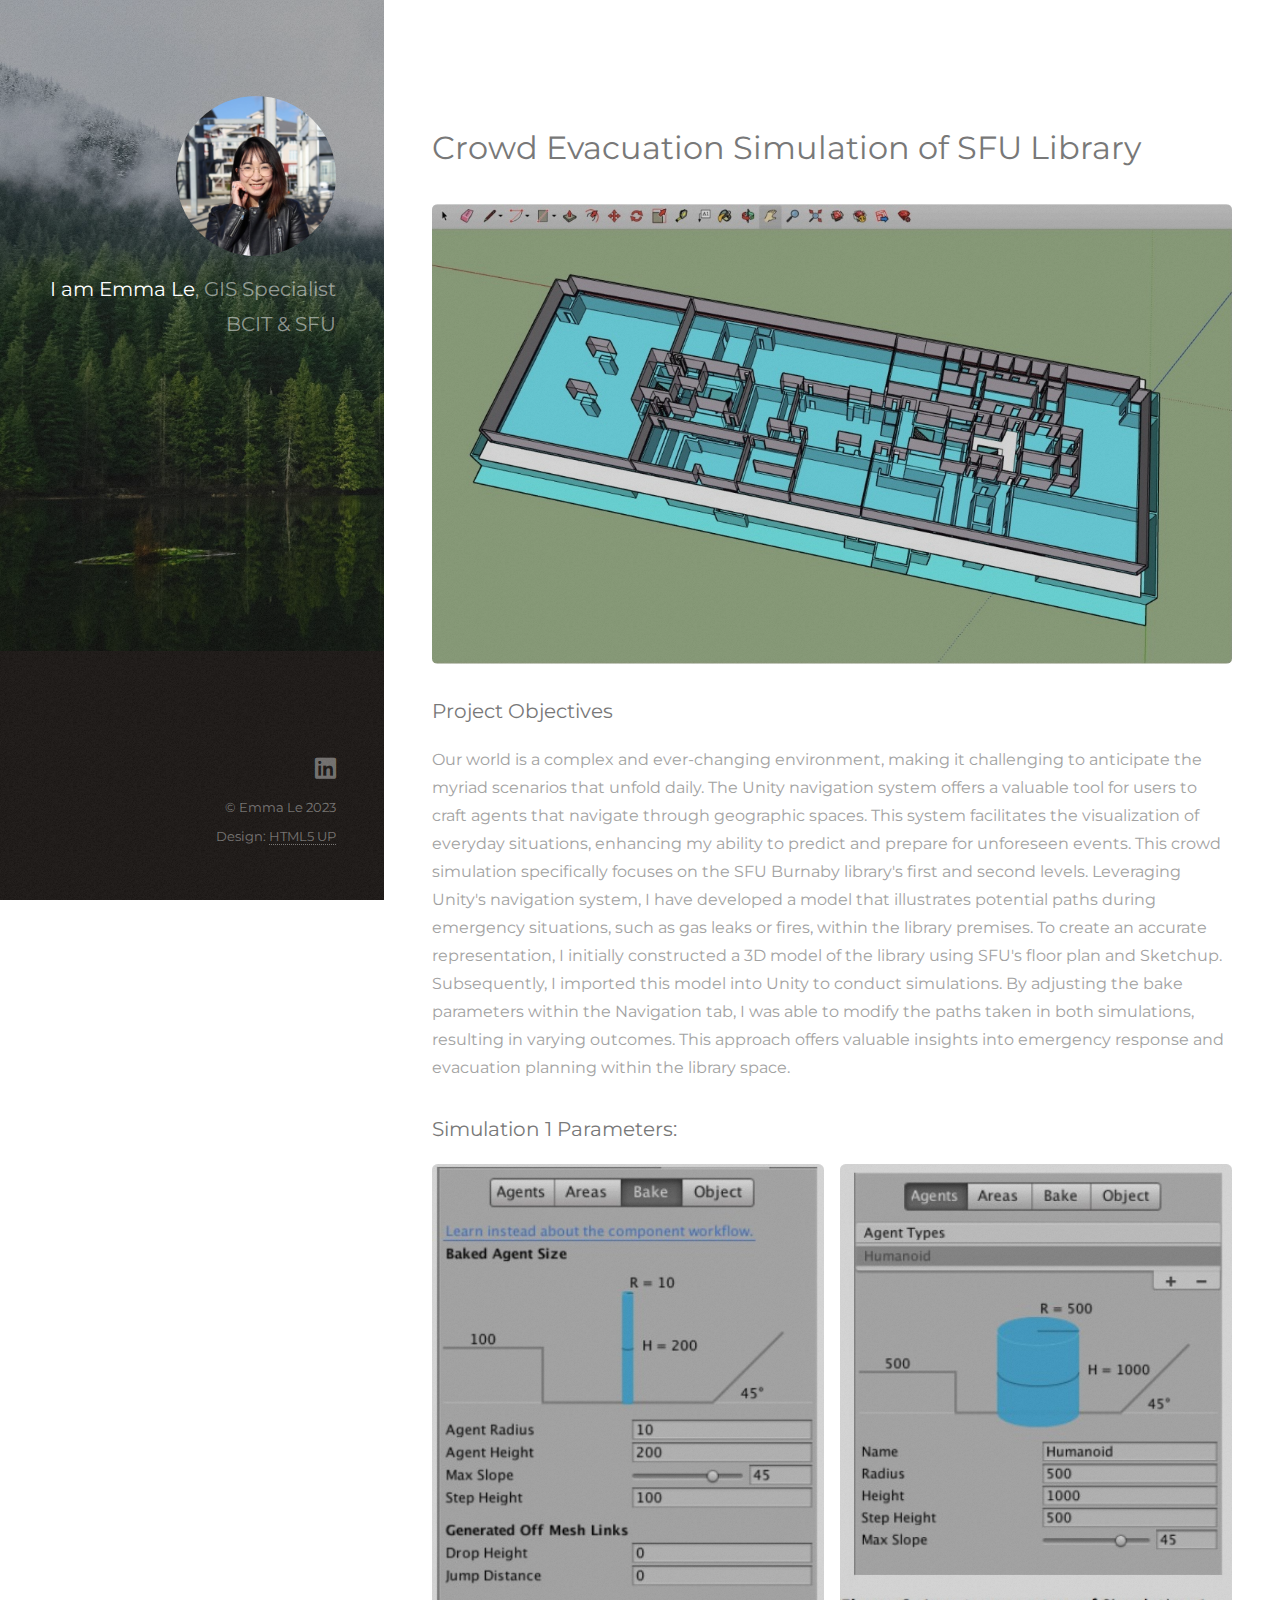
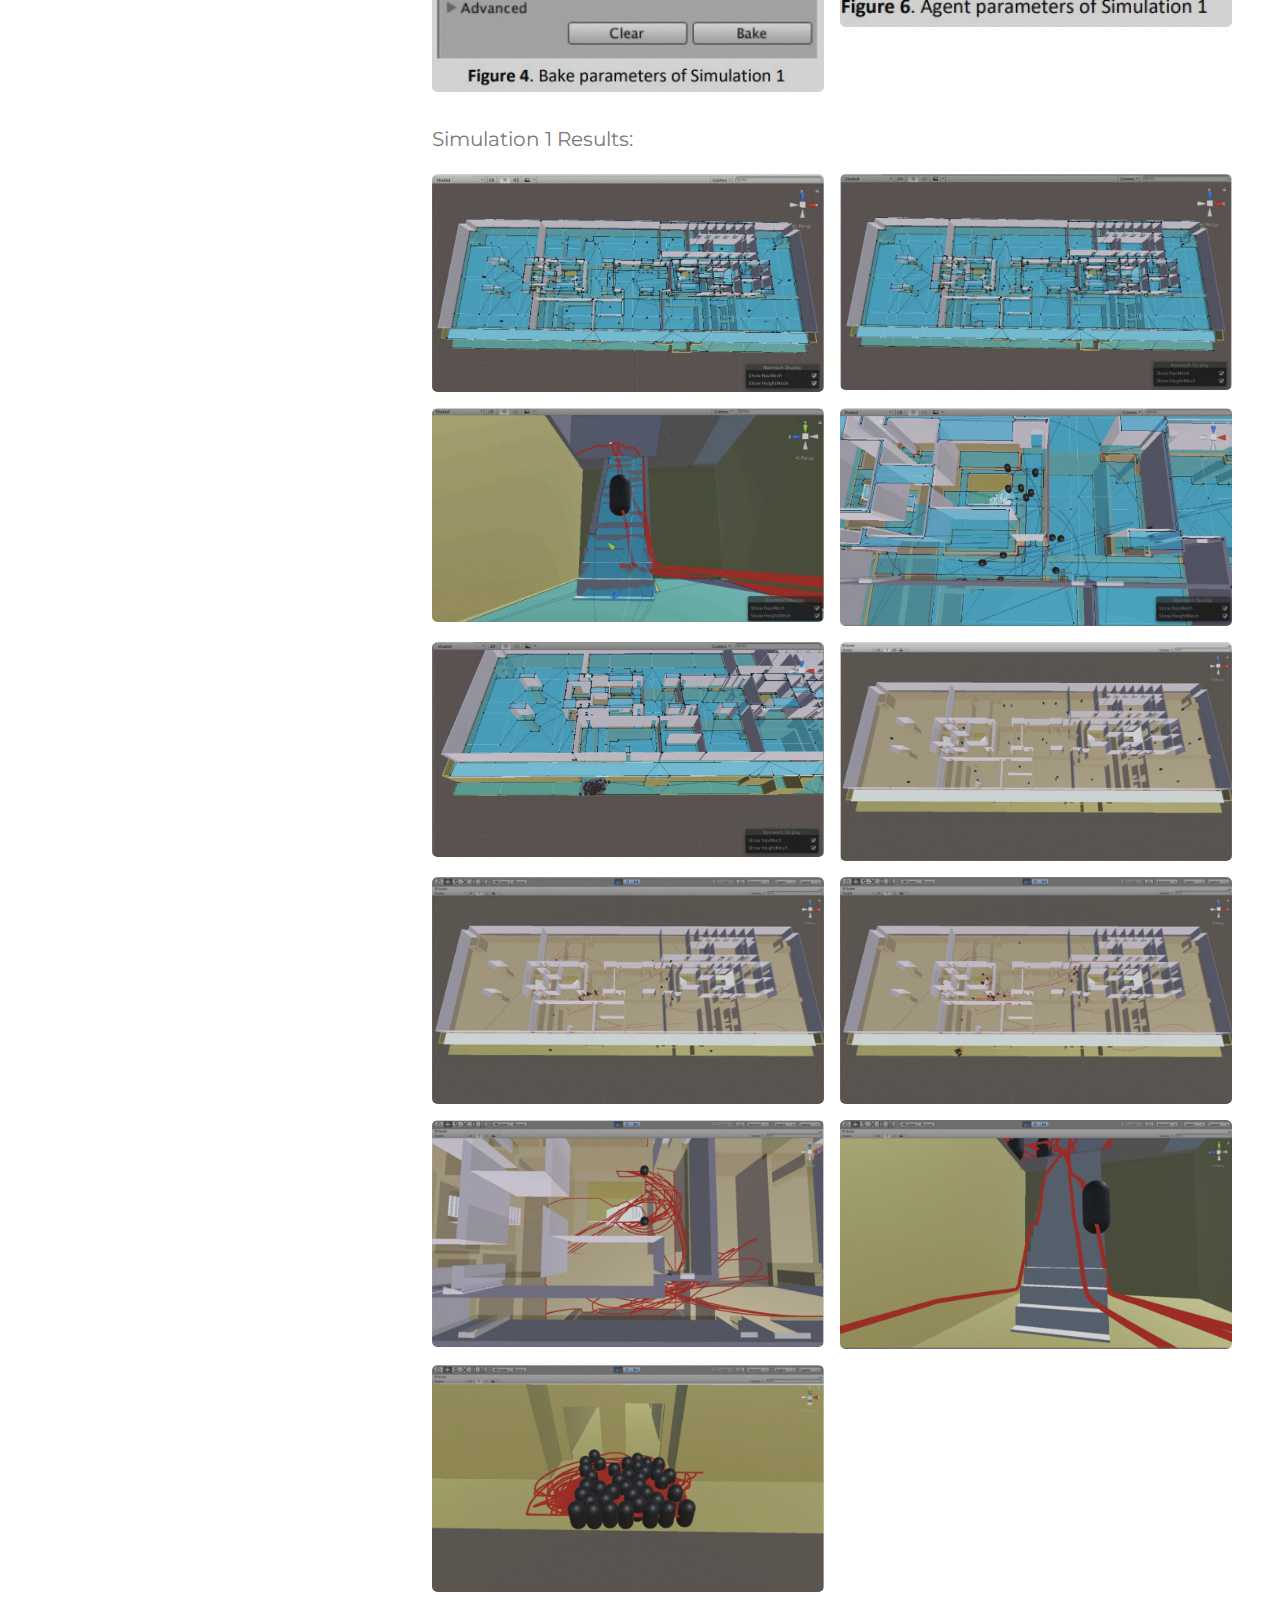
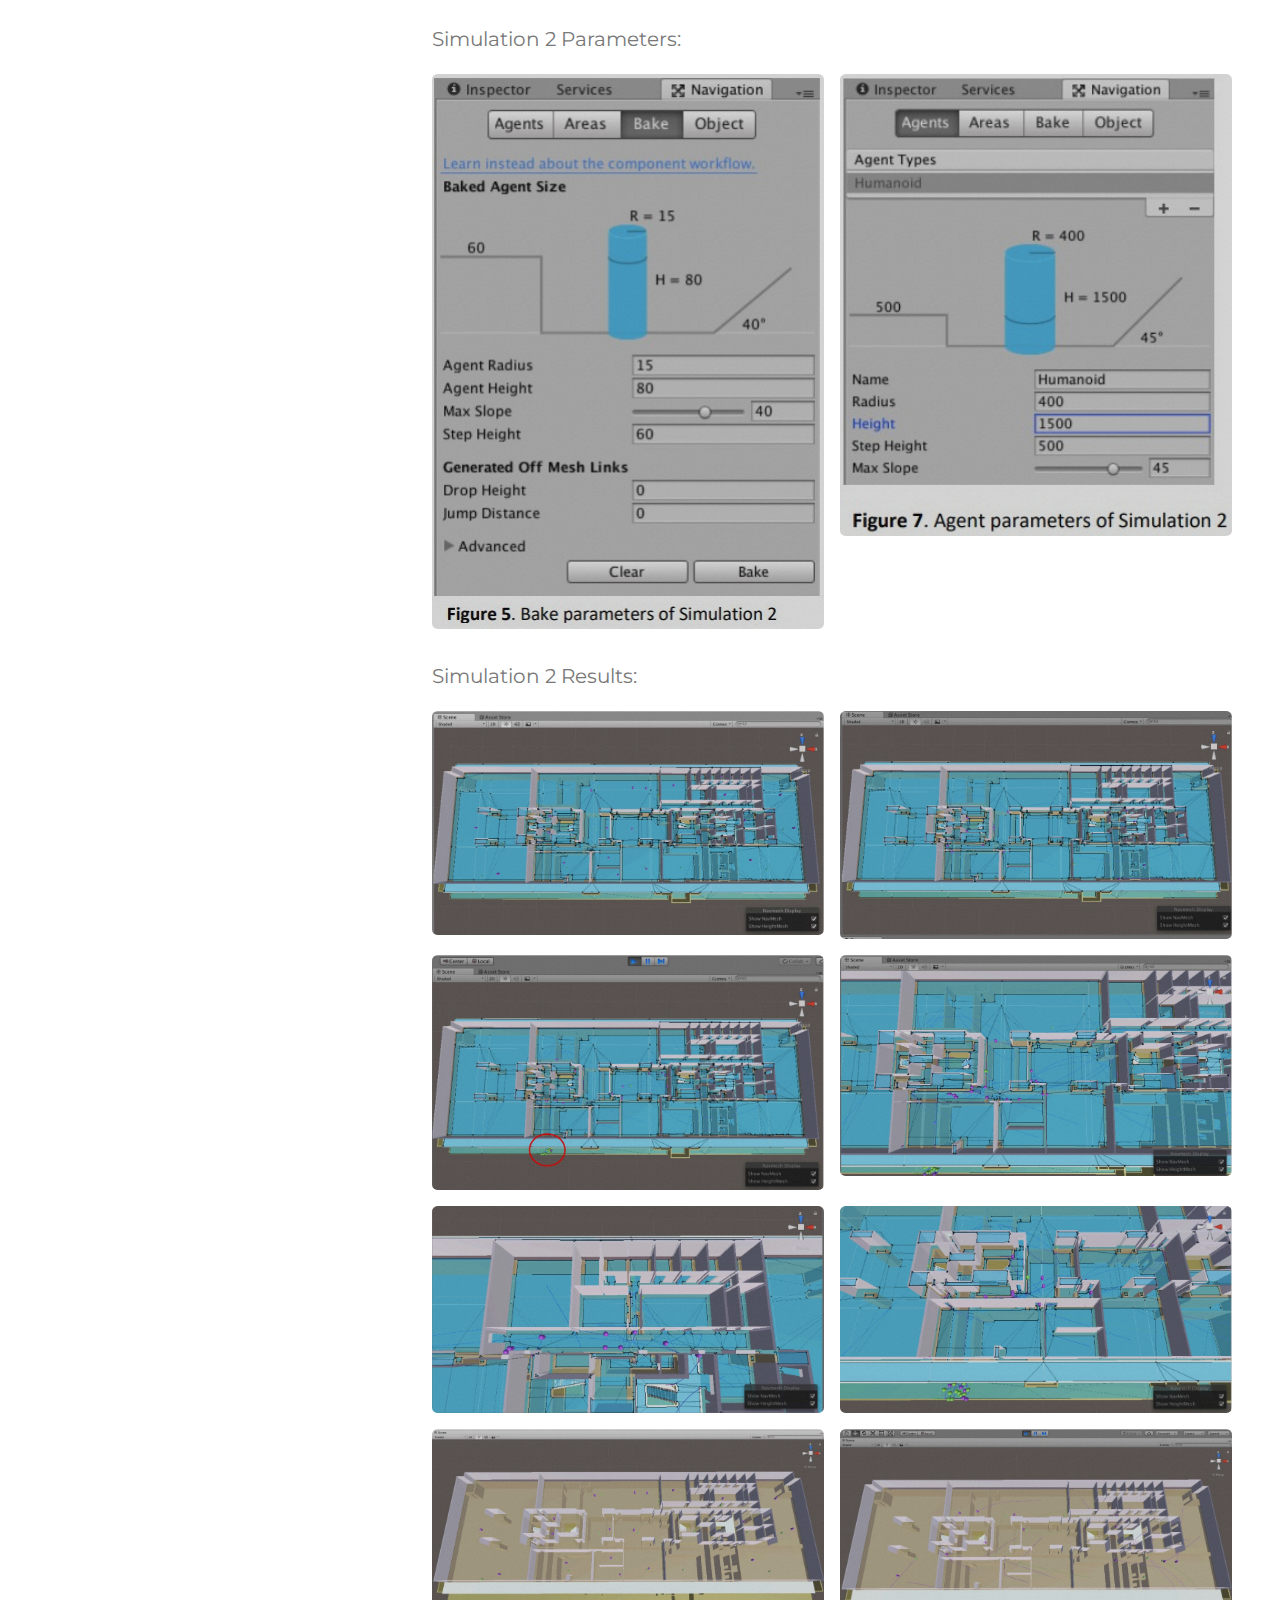
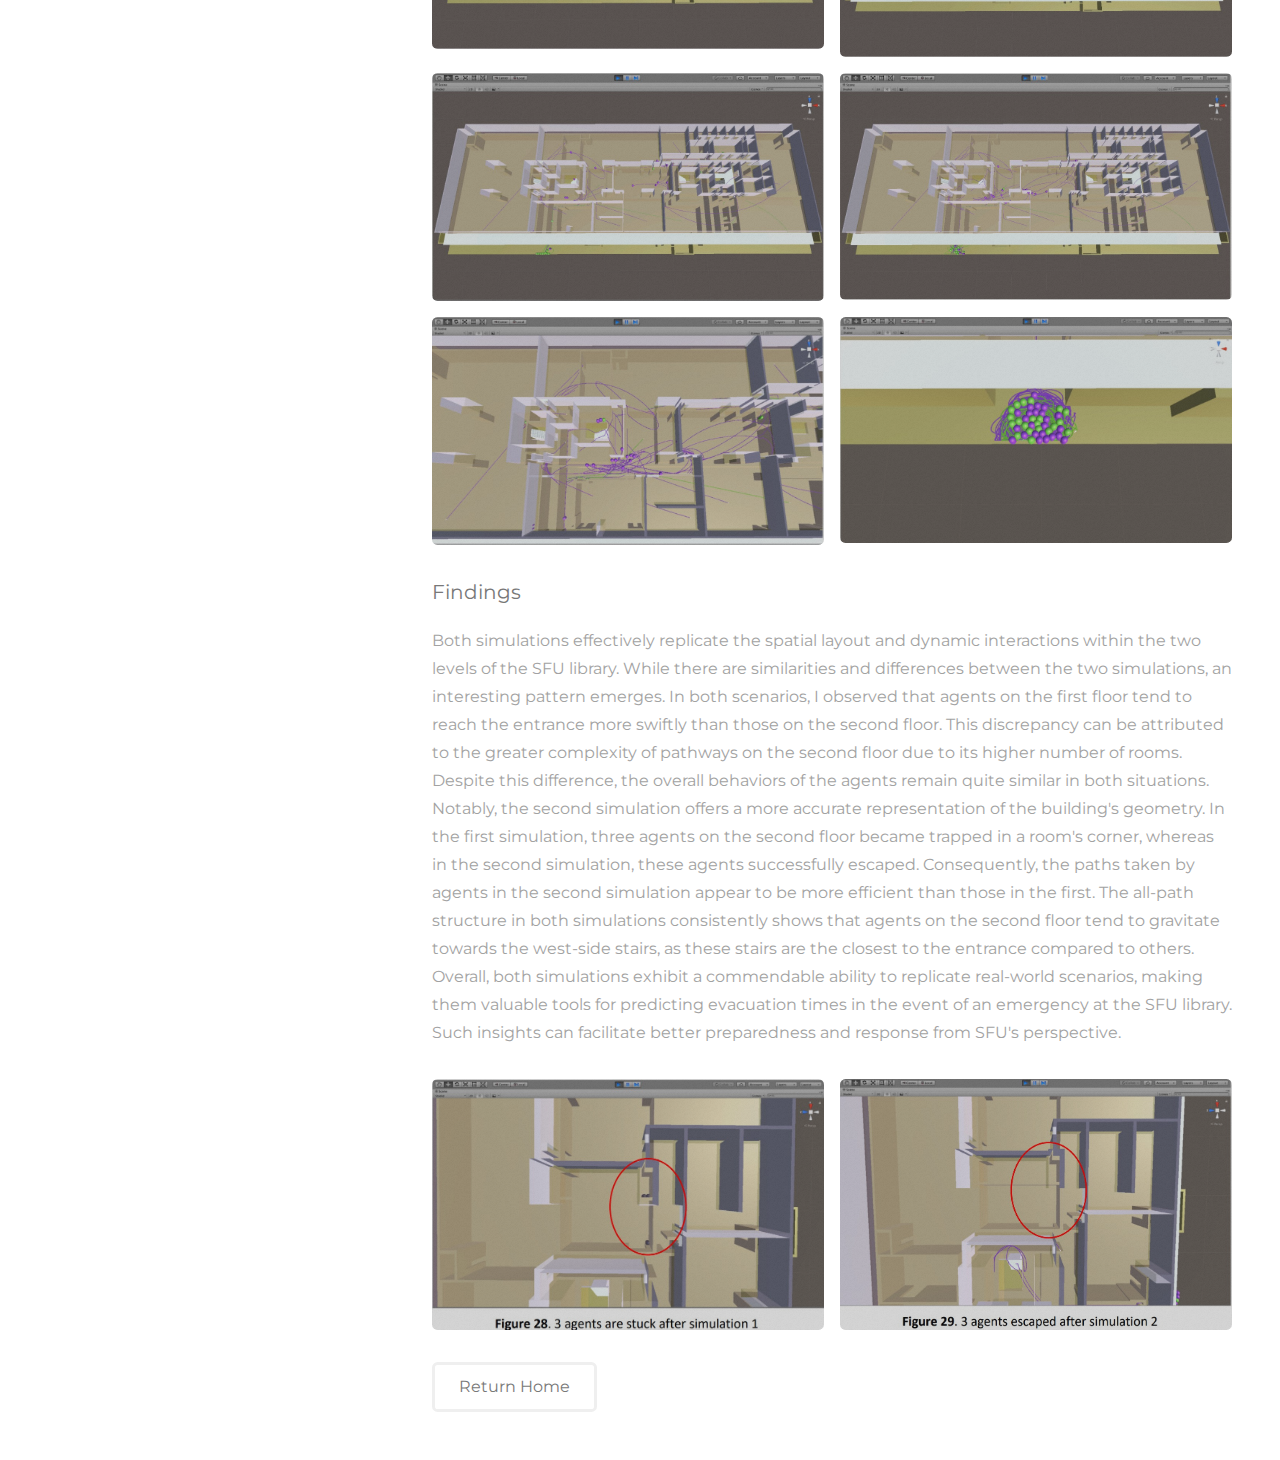
==== commit 870ece84: "added return home button to project pages" ====
--- a/project-crowd-simulation.html
+++ b/project-crowd-simulation.html
@@ -147,33 +147,30 @@
             </div>
         </div>
         </section>
+        <a href="./index.html" class="button">Return Home</a>
     </div>
-    <section id="one">
 
+    <!-- Footer -->
+    <footer id="footer">
+        <div class="inner">
+            <ul class="icons">
+                <li><a href="https://www.linkedin.com/in/emma-trang-le/" class="icon brands fa-linkedin"><span
+                            class="label">LinkedIn</span></a></li>
+            </ul>
+            <ul class="copyright">
+                <li>&copy; Emma Le 2023</li>
+                <li>Design: <a href="http://html5up.net">HTML5 UP</a></li>
+            </ul>
+        </div>
+    </footer>
 
-
-
-        <!-- Footer -->
-        <footer id="footer">
-            <div class="inner">
-                <ul class="icons">
-                    <li><a href="https://www.linkedin.com/in/emma-trang-le/" class="icon brands fa-linkedin"><span
-                                class="label">LinkedIn</span></a></li>
-                </ul>
-                <ul class="copyright">
-                    <li>&copy; Emma Le 2023</li>
-                    <li>Design: <a href="http://html5up.net">HTML5 UP</a></li>
-                </ul>
-            </div>
-        </footer>
-
-        <!-- Scripts -->
-        <script src="assets/js/jquery.min.js"></script>
-        <script src="assets/js/jquery.poptrox.min.js"></script>
-        <script src="assets/js/browser.min.js"></script>
-        <script src="assets/js/breakpoints.min.js"></script>
-        <script src="assets/js/util.js"></script>
-        <script src="assets/js/main.js"></script>
+    <!-- Scripts -->
+    <script src="assets/js/jquery.min.js"></script>
+    <script src="assets/js/jquery.poptrox.min.js"></script>
+    <script src="assets/js/browser.min.js"></script>
+    <script src="assets/js/breakpoints.min.js"></script>
+    <script src="assets/js/util.js"></script>
+    <script src="assets/js/main.js"></script>
 </body>
 
 </html>